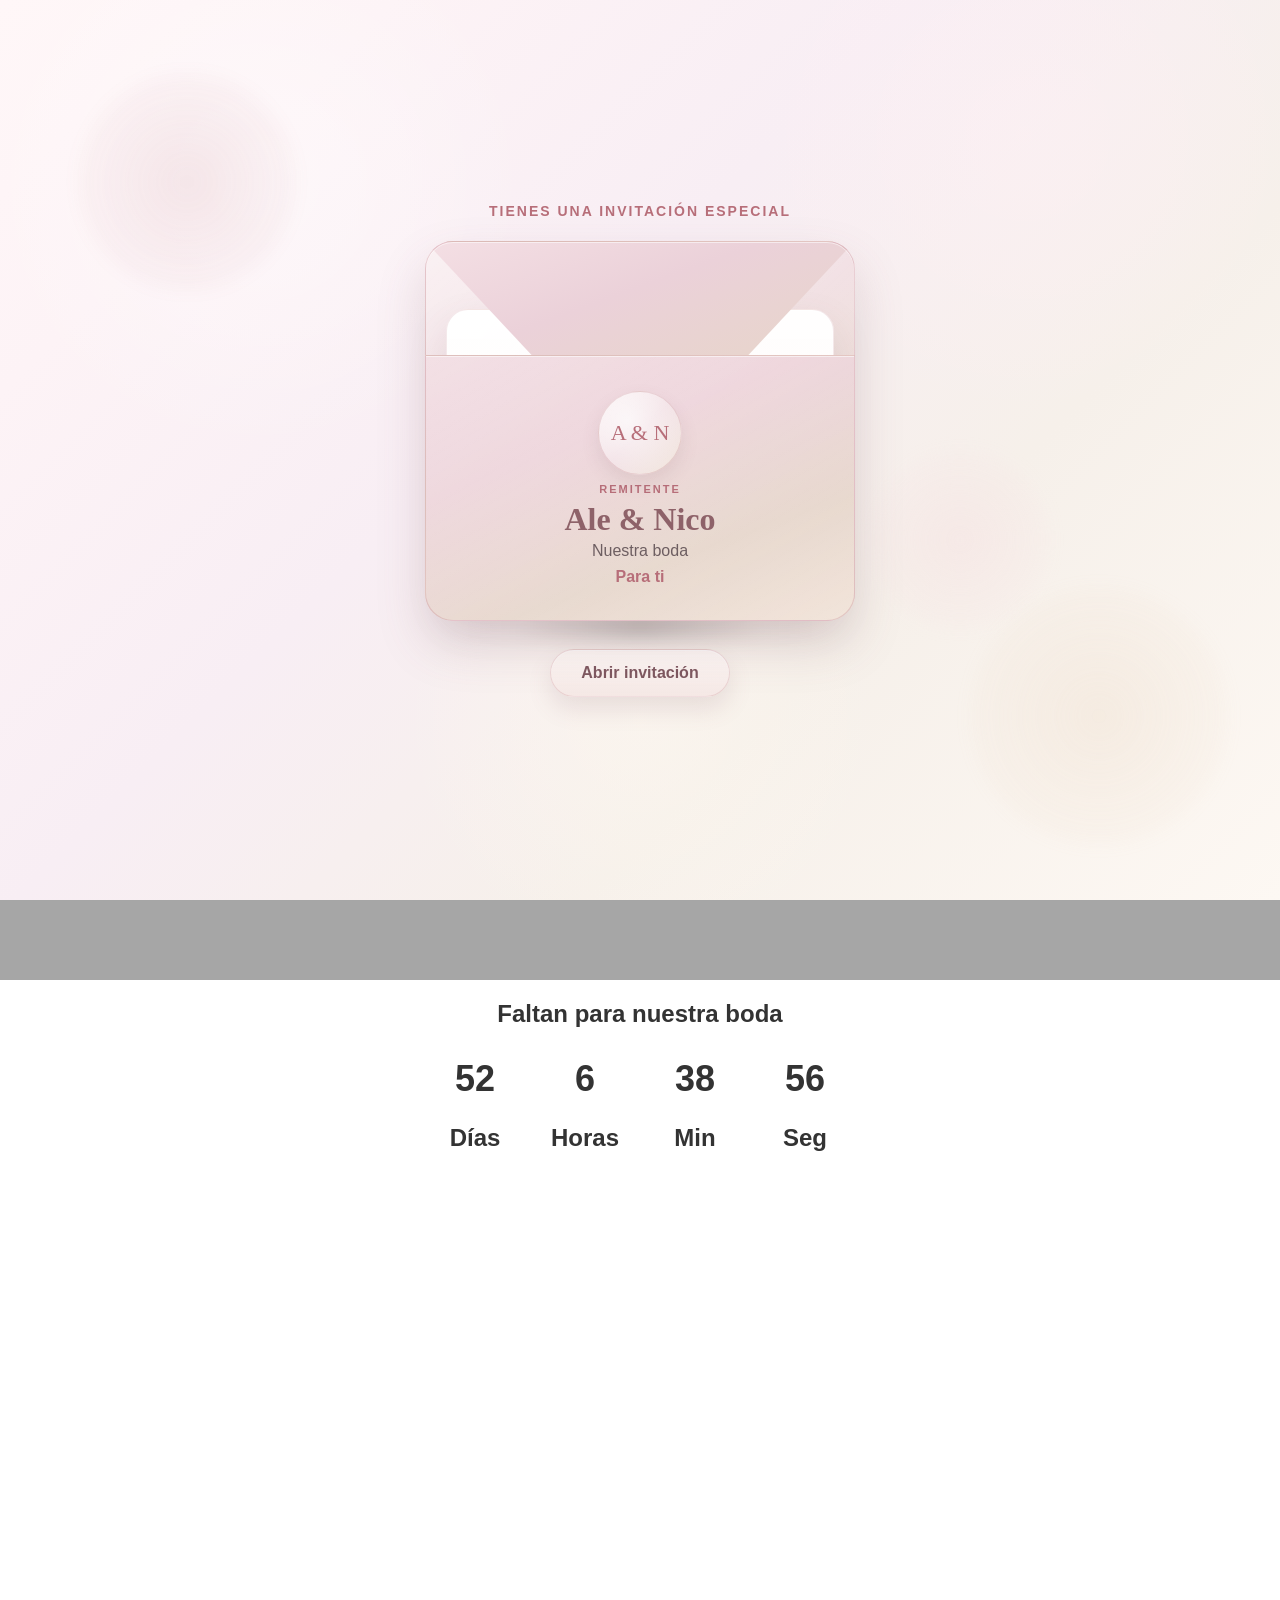
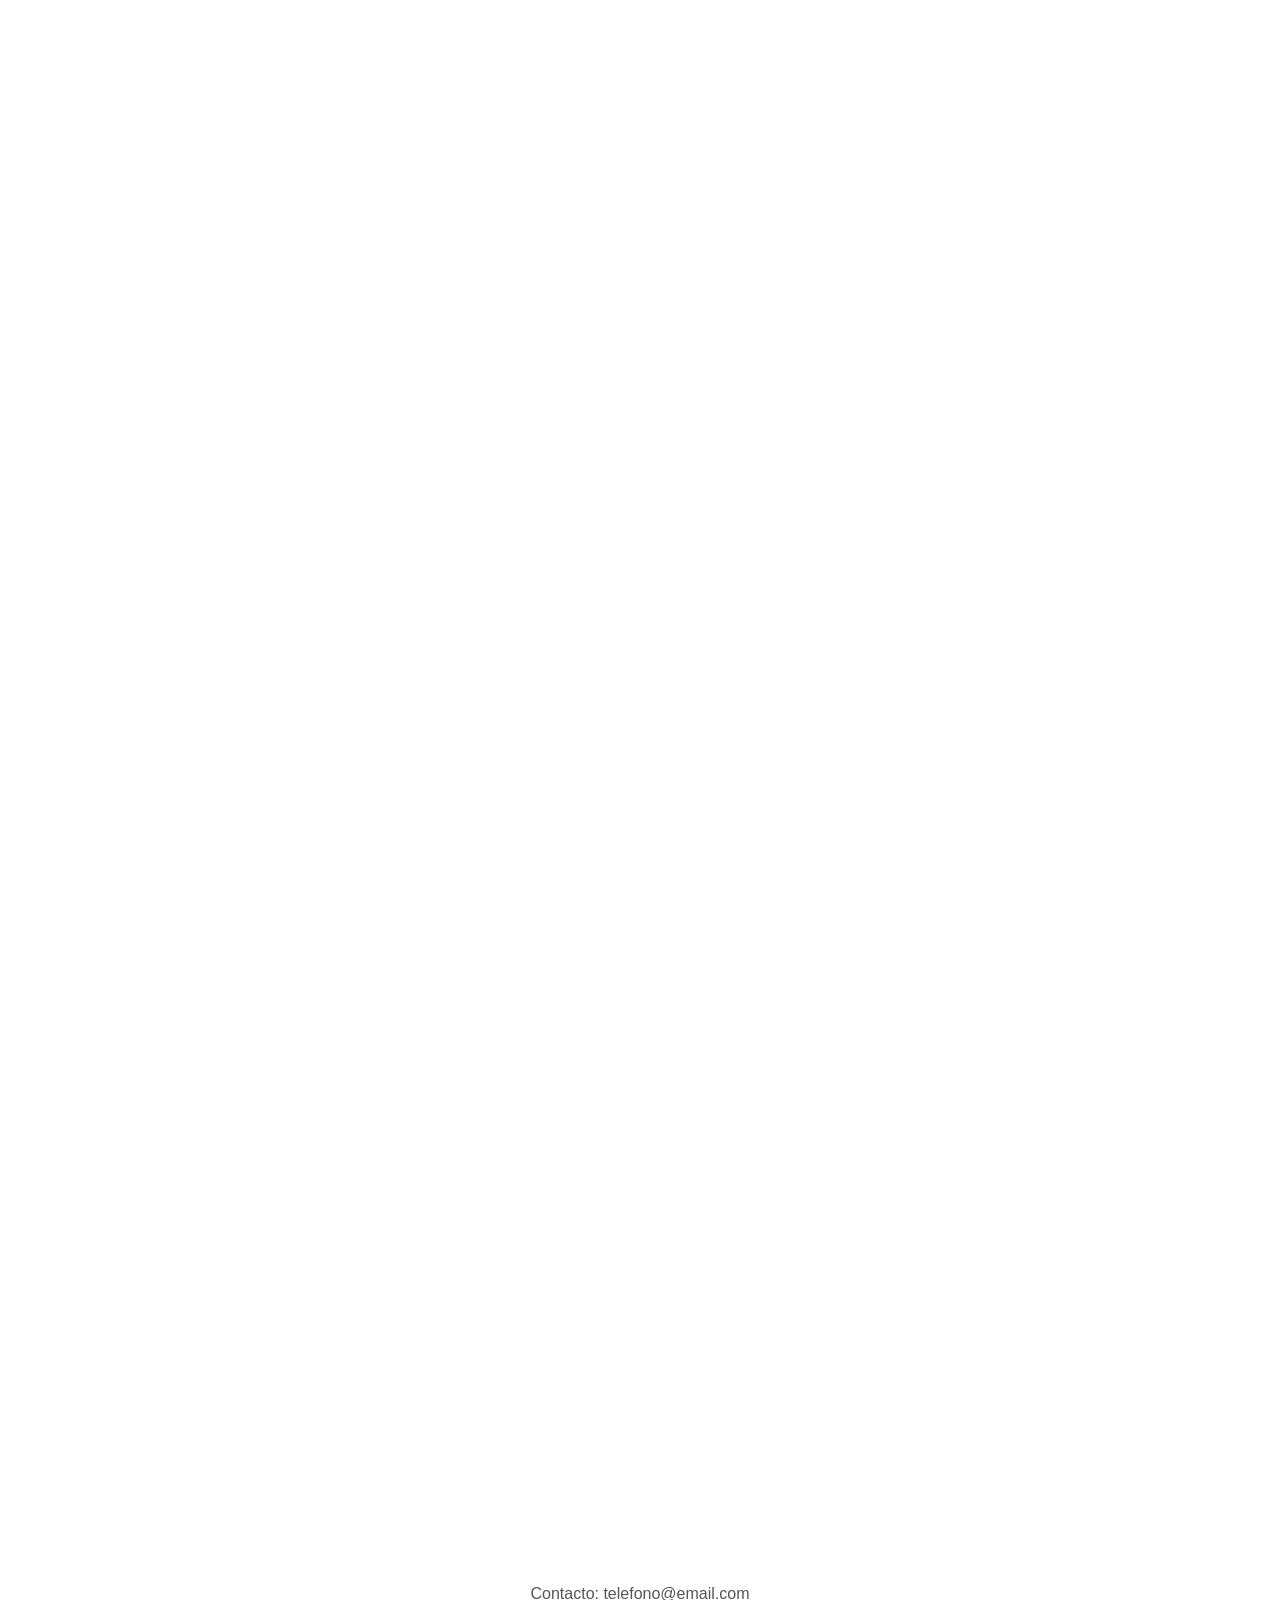
==== index.html @ fe5f8d8e "incorporacion de sobre 2" ====
<!DOCTYPE html>
<html lang="es">
<head>
  <meta charset="UTF-8">
  <meta name="viewport" content="width=device-width, initial-scale=1.0">
  <title>Nuestra Boda</title>
  <link rel="stylesheet" href="assets/style.css">
</head>

<body class="home">

  <!-- PORTADA INICIAL -->
  <div id="introOverlay" class="intro-overlay">
    <div class="intro-deco intro-deco-1"></div>
    <div class="intro-deco intro-deco-2"></div>
    <div class="intro-deco intro-deco-3"></div>

    <div class="intro-scene">
      <p class="intro-kicker">Tienes una invitación especial</p>

      <div class="envelope-wrapper" id="envelopeWrapper">
        <div class="envelope-art">
          <div class="envelope-shadow"></div>

          <div class="envelope-back"></div>

          <div class="envelope-letter" id="introLetter">
            <div class="letter-ornament"></div>

            <p class="letter-label">Remitente</p>
            <h2 class="letter-couple">Ale & Nico</h2>

            <p class="letter-label">Subtítulo</p>
            <p class="letter-subtitle">Nuestra boda</p>

            <p class="letter-label">Frase</p>
            <p class="letter-message">
              En el inicio de esta nueva etapa queremos contar contigo
            </p>

            <p class="letter-label">Destinatario</p>
            <p class="letter-guest" id="introGuestName">Para ti</p>
          </div>

          <div class="envelope-flap"></div>

          <div class="envelope-front">
            <div class="front-ornament"></div>
            <p class="front-from-label">Remitente</p>
            <h1 class="front-title">Ale & Nico</h1>
            <p class="front-subtitle">Nuestra boda</p>
            <p class="front-to" id="introFrontGuest">Para ti</p>
          </div>
        </div>
      </div>

      <button id="abrirSobreBtn" class="btn-intro">Abrir invitación</button>
    </div>
  </div>

  <div class="navbar">
    <h3>Nuestra Boda</h3>

    <div class="nav-links">
      <a href="index.html">Inicio</a>
      <a href="canciones.html">Canciones</a>
      <a href="fotos.html">Fotos</a>
      <a href="ubicacion.html">Ubicación</a>
      <a href="regalos.html">Regalos</a>
      <a href="tipsynotas.html">Tips</a>
      <a href="rsvp.html">Confirmar</a>
    </div>
  </div>

  <!-- HERO -->
  <section class="hero">
    <div class="hero-overlay"></div>

    <div class="hero-content fade-in">
      <h1 class="nombres">Ale & Nico</h1>
      <p class="fecha">15 Enero 2027</p>
      <p class="ciudad">Salta, Argentina</p>
    </div>
  </section>

  <!-- CONTADOR -->
  <section class="countdown">
    <h2>Faltan para nuestra boda</h2>

    <div id="contador">
      <div>
        <span id="dias"></span>
        <p>Días</p>
      </div>

      <div>
        <span id="horas"></span>
        <p>Horas</p>
      </div>

      <div>
        <span id="minutos"></span>
        <p>Min</p>
      </div>

      <div>
        <span id="segundos"></span>
        <p>Seg</p>
      </div>
    </div>
  </section>

  <!-- HISTORIA -->
  <section class="section glass">
    <h2>El camino que recorrimos</h2>

    <p>
      Una historia que comenzó con un encuentro inesperado
      y que hoy celebramos rodeados de quienes más queremos.
    </p>

    <div class="carousel">
      <div class="carousel-track">
        <img src="assets/pareja1.jpg" alt="Foto 1">
        <img src="assets/pareja2.jpg" alt="Foto 2">
        <img src="assets/pareja3.jpg" alt="Foto 3">
        <img src="assets/pareja4.jpg" alt="Foto 4">
        <img src="assets/pareja5.jpg" alt="Foto 5">
        <img src="assets/pareja6.jpg" alt="Foto 6">
        <img src="assets/pareja7.jpg" alt="Foto 7">
        <img src="assets/pareja8.jpg" alt="Foto 8">
        <img src="assets/pareja9.jpg" alt="Foto 9">
        <img src="assets/pareja10.jpg" alt="Foto 10">
      </div>
    </div>
  </section>

  <!-- MUSICA -->
  <section class="section warm">
    <h2>Que no falte la música</h2>

    <p>
      Como todos queremos bailar y disfrutar de la música,
      sugerinos un tema que te guste y armemos nuestra propia lista
      para escucharla juntos en nuestra boda.
    </p>

    <a href="canciones.html" class="btn">Sugerir Canción</a>
  </section>

  <!-- FOTOS -->
  <section class="section glass">
    <h2>Los recuerdos son invaluables</h2>

    <p>
      Ese momento que lograste capturar en una foto también lo es para nosotros.
      Te compartimos un espacio para que puedas subir las fotos que gustes del casamiento.
    </p>

    <a href="fotos.html" class="btn">Subir Fotos</a>
  </section>

  <!-- UBICACION -->
  <section class="section glass">
    <h2>Para que no te pierdas</h2>

    <p>
      El escenario de uno de los días más importantes de nuestra vida.
    </p>
    <p>- Finca el Milagro -</p>
    <p>Salta</p>

    <a href="ubicacion.html" class="btn">Ubicación</a>
  </section>

  <!-- TIPS -->
  <section class="section glass">
    <h2>Tips y Notas</h2>

    <p>
      Encontrá información importante sobre el dresscode, horarios,
      recomendaciones y el cronograma del evento.
    </p>

    <a href="tipsynotas.html" class="btn">Ver Tips</a>
  </section>

  <!-- RSVP -->
  <section class="section warm">
    <h2>Confirmar Asistencia</h2>

    <p>
      Tu respuesta es muy importante para ayudarnos a organizarnos mejor.
      Confirmá tu asistencia ingresando tu nombre en la lista de invitados.
    </p>

    <a href="rsvp.html" class="btn-outline">Confirmar</a>
  </section>

  <!-- REGALOS -->
  <section class="section warm">
    <h2>Un pequeño mensaje</h2>

    <p>
      Para nosotros lo más importante es que estés con nosotros celebrando.
      No esperamos ningún regalo, solo que puedas acompañarnos.
    </p>

    <a href="regalos.html" class="btn-outline">Ver información</a>

    <p class="gracias">
      Muchas gracias y te esperamos con todo el corazón.
    </p>
  </section>

  <footer>
    <p>Contacto: telefono@email.com</p>
  </footer>

  <script src="./assets/app.js"></script>
  <script src="./assets/countdown.js"></script>
  <script src="./assets/script.js" defer></script>
</body>
</html>
---- assets/style.css ----
/* -------------------- */
/* CONFIGURACION GLOBAL */
/* -------------------- */

*{
  box-sizing:border-box;
}

html{
  scroll-behavior:smooth;
}

body{
  margin:0;
  font-family:'Segoe UI', sans-serif;
  color:#333;
  padding-top:80px;
  background-image:url("../assets/fondo.png");
  background-size:cover;
  background-position:center;
  background-repeat:no-repeat;
  background-attachment:fixed;
}

body.intro-lock{
  overflow:hidden;
}

.container{
  max-width:1000px;
  margin:60px auto;
  padding:80px 30px;
  background:rgba(255,255,255,0.418);
  backdrop-filter:blur(6px);
  border-radius:12px;
  box-shadow:0 10px 30px rgba(0,0,0,0.08);
  text-align:center;
}

.container h2{
  font-family:'Playfair Display', serif;
  font-size:32px;
  margin-bottom:20px;
}

/* -------------------- */
/* PORTADA INICIAL */
/* -------------------- */

.intro-overlay{
  position:fixed;
  inset:0;
  z-index:5000;
  display:flex;
  align-items:center;
  justify-content:center;
  padding:24px;
  overflow:hidden;
  background:
    radial-gradient(circle at 20% 20%, rgba(255,255,255,0.45) 0%, transparent 22%),
    radial-gradient(circle at 80% 15%, rgba(255,240,245,0.45) 0%, transparent 22%),
    radial-gradient(circle at 50% 80%, rgba(255,250,240,0.45) 0%, transparent 25%),
    linear-gradient(135deg, #fff7f8 0%, #fdf3f6 18%, #f8eef4 42%, #f6f0ea 68%, #fdf8f3 100%);
  transition:opacity 0.9s ease, visibility 0.9s ease;
}

.intro-overlay.oculto{
  opacity:0;
  visibility:hidden;
  pointer-events:none;
}

.intro-deco{
  position:absolute;
  border-radius:50%;
  filter:blur(8px);
  opacity:0.55;
  animation:floatSoft 8s ease-in-out infinite;
}

.intro-deco-1{
  width:220px;
  height:220px;
  top:8%;
  left:6%;
  background:radial-gradient(circle, rgba(183,110,121,0.24), rgba(255,255,255,0));
}

.intro-deco-2{
  width:260px;
  height:260px;
  bottom:6%;
  right:4%;
  background:radial-gradient(circle, rgba(226,198,168,0.34), rgba(255,255,255,0));
  animation-delay:1.3s;
}

.intro-deco-3{
  width:180px;
  height:180px;
  top:50%;
  right:18%;
  background:radial-gradient(circle, rgba(245,218,223,0.6), rgba(255,255,255,0));
  animation-delay:2.1s;
}

.intro-scene{
  position:relative;
  z-index:2;
  width:100%;
  max-width:560px;
  text-align:center;
}

.intro-kicker{
  margin:0 0 22px 0;
  font-size:14px;
  letter-spacing:2px;
  text-transform:uppercase;
  color:#b76e79;
  font-weight:600;
}

.envelope-wrapper{
  perspective:1600px;
  margin-bottom:28px;
}

.envelope-art{
  position:relative;
  width:100%;
  max-width:430px;
  height:380px;
  margin:0 auto;
  transform-style:preserve-3d;
}

.envelope-shadow{
  position:absolute;
  left:50%;
  bottom:-18px;
  transform:translateX(-50%);
  width:82%;
  height:28px;
  background:radial-gradient(circle, rgba(0,0,0,0.18) 0%, rgba(0,0,0,0.02) 70%, transparent 100%);
  filter:blur(8px);
  z-index:0;
}

.envelope-back{
  position:absolute;
  inset:0;
  border-radius:28px;
  background:
    linear-gradient(135deg, rgba(255,255,255,0.4), rgba(255,255,255,0.08)),
    linear-gradient(160deg, #f7e8eb 0%, #efd9df 30%, #e9d8cf 60%, #f4ebe3 100%);
  border:1px solid rgba(183,110,121,0.25);
  box-shadow:
    0 24px 50px rgba(115,76,88,0.18),
    inset 0 1px 0 rgba(255,255,255,0.65);
  z-index:1;
}

.envelope-letter{
  position:absolute;
  left:50%;
  bottom:16px;
  transform:translateX(-50%) translateY(0);
  width:calc(100% - 42px);
  height:78%;
  padding:30px 26px;
  border-radius:22px;
  background:
    linear-gradient(180deg, rgba(255,255,255,0.96) 0%, rgba(255,250,247,0.98) 100%);
  border:1px solid rgba(183,110,121,0.15);
  box-shadow:
    0 18px 40px rgba(120,85,95,0.14),
    inset 0 1px 0 rgba(255,255,255,0.8);
  text-align:center;
  z-index:2;
  transition:transform 1.15s cubic-bezier(.22,.61,.36,1);
  overflow:hidden;
}

.letter-ornament{
  width:110px;
  height:6px;
  margin:0 auto 18px auto;
  border-radius:999px;
  background:linear-gradient(90deg, rgba(183,110,121,0) 0%, rgba(183,110,121,0.55) 50%, rgba(183,110,121,0) 100%);
}

.letter-label{
  margin:0 0 6px 0;
  font-size:12px;
  letter-spacing:2px;
  text-transform:uppercase;
  color:#b76e79;
  font-weight:700;
}

.letter-couple{
  margin:0 0 14px 0;
  font-family:'Playfair Display', serif;
  font-size:34px;
  font-weight:600;
  color:#8d5f67;
}

.letter-subtitle{
  margin:0 0 14px 0;
  font-size:18px;
  color:#6d5b60;
}

.letter-message{
  max-width:320px;
  margin:0 auto 16px auto;
  font-size:17px;
  line-height:1.65;
  color:#6e6265;
}

.letter-guest{
  margin:0;
  font-family:'Playfair Display', serif;
  font-size:24px;
  color:#b76e79;
}

.envelope-flap{
  position:absolute;
  top:0;
  left:0;
  width:100%;
  height:230px;
  border-radius:28px;
  background:
    linear-gradient(160deg, #f4dfe4 0%, #ebd1d9 32%, #e7d5ca 68%, #f2e5dc 100%);
  border:1px solid rgba(183,110,121,0.25);
  clip-path:polygon(0 0, 100% 0, 50% 100%);
  transform-origin:top center;
  transition:transform 1s cubic-bezier(.22,.61,.36,1);
  z-index:5;
  backface-visibility:hidden;
  box-shadow:inset 0 1px 0 rgba(255,255,255,0.55);
}

.envelope-front{
  position:absolute;
  left:0;
  bottom:0;
  width:100%;
  height:70%;
  border-radius:0 0 28px 28px;
  background:
    linear-gradient(150deg, rgba(255,255,255,0.22), rgba(255,255,255,0.02)),
    linear-gradient(160deg, #f0d7de 0%, #ecd1d8 34%, #e6d6cb 70%, #f2e4da 100%);
  border:1px solid rgba(183,110,121,0.25);
  z-index:6;
  display:flex;
  flex-direction:column;
  align-items:center;
  justify-content:center;
  padding:20px;
  box-shadow:inset 0 1px 0 rgba(255,255,255,0.55);
}

.front-ornament{
  width:84px;
  height:84px;
  border-radius:50%;
  margin-bottom:8px;
  background:
    radial-gradient(circle at 35% 35%, rgba(255,255,255,0.75), rgba(255,255,255,0.05)),
    linear-gradient(135deg, #f9edf0 0%, #eed7dd 50%, #efe3d7 100%);
  border:1px solid rgba(183,110,121,0.22);
  box-shadow:0 8px 18px rgba(125,93,101,0.12);
  position:relative;
}

.front-ornament::before{
  content:"A & N";
  position:absolute;
  inset:0;
  display:flex;
  align-items:center;
  justify-content:center;
  font-family:'Playfair Display', serif;
  color:#b76e79;
  font-size:22px;
}

.front-from-label{
  margin:0;
  font-size:11px;
  letter-spacing:2px;
  text-transform:uppercase;
  color:#b76e79;
  font-weight:700;
}

.front-title{
  margin:6px 0 4px 0;
  font-family:'Playfair Display', serif;
  font-size:32px;
  font-weight:600;
  color:#8e6269;
}

.front-subtitle{
  margin:0 0 8px 0;
  font-size:16px;
  color:#6d5e61;
}

.front-to{
  margin:0;
  font-size:16px;
  color:#b76e79;
  font-weight:600;
}

.envelope-wrapper.open .envelope-flap{
  transform:rotateX(180deg);
}

.envelope-wrapper.open .envelope-letter{
  transform:translateX(-50%) translateY(-145px);
}

.btn-intro{
  border:none;
  border-radius:999px;
  padding:14px 30px;
  font-size:16px;
  font-weight:700;
  cursor:pointer;
  color:#7e5860;
  background:
    linear-gradient(180deg, #fffaf8 0%, #f5e8e5 100%);
  border:1px solid rgba(183,110,121,0.20);
  box-shadow:
    0 12px 24px rgba(124,88,96,0.14),
    inset 0 1px 0 rgba(255,255,255,0.75);
  transition:transform 0.25s ease, box-shadow 0.25s ease, opacity 0.25s ease;
}

.btn-intro:hover{
  transform:translateY(-2px);
  box-shadow:
    0 16px 28px rgba(124,88,96,0.18),
    inset 0 1px 0 rgba(255,255,255,0.75);
}

.btn-intro:active{
  transform:translateY(0);
}

.btn-intro:disabled{
  opacity:0.7;
  cursor:default;
}

/* -------------------- */
/* NAVBAR TRANSPARENTE SOBRE HERO */
/* -------------------- */

.navbar{
  display:flex;
  justify-content:space-between;
  align-items:center;
  padding:15px 40px;
  position:fixed;
  top:0;
  left:0;
  width:100%;
  background:rgba(255,255,255,0.6);
  backdrop-filter:blur(8px);
  z-index:1000;
  box-sizing:border-box;
}

.nav-links{
  display:flex;
  flex-wrap:wrap;
  justify-content:center;
  gap:20px;
}

.nav-links a{
  text-decoration:none;
  color:#333;
  font-weight:500;
  white-space:nowrap;
}

.nav-links a:hover{
  color:#b76e79;
}

/* -------------------- */
/* HERO */
/* -------------------- */

.hero{
  height:100vh;
  display:flex;
  align-items:center;
  justify-content:center;
  text-align:center;
  color:white;
  position:relative;
  z-index:1;
}

.hero::after{
  content:"";
  position:absolute;
  top:0;
  left:0;
  width:100%;
  height:100%;
  background:rgba(0,0,0,0.35);
  z-index:0;
}

.hero-content{
  position:relative;
  z-index:2;
}

.nombres{
  font-size:64px;
  font-family:'Playfair Display',serif;
  letter-spacing:3px;
  margin:0;
}

.fecha{
  font-size:24px;
  margin-top:10px;
}

.ciudad{
  font-size:18px;
  opacity:0.9;
}

/* -------------------- */
/* SECCIONES */
/* -------------------- */

.section{
  padding:80px 30px;
  text-align:center;
  max-width:1000px;
  margin:auto;
  margin-top:60px;
  background:rgba(255,255,255,0.418);
  backdrop-filter:blur(6px);
  border-radius:12px;
  box-shadow:0 10px 30px rgba(0,0,0,0.08);
  position:relative;
  z-index:2;
  opacity:0;
  transform:translateY(40px);
  transition:all 0.8s ease;
}

.section.visible{
  opacity:1;
  transform:translateY(0);
}

.section h2{
  font-family:'Playfair Display', serif;
  font-size:32px;
  margin-bottom:20px;
  position:relative;
}

.section h2::after{
  content:"";
  display:block;
  width:60px;
  height:3px;
  background:#b76e79;
  margin:15px auto 0;
}

/* -------------------- */
/* BOTONES */
/* -------------------- */

.btn{
  background:#b76e79;
  color:white;
  padding:12px 28px;
  border:none;
  border-radius:30px;
  text-decoration:none;
  display:inline-block;
  margin-top:20px;
  transition:0.3s;
}

.btn:hover{
  transform:translateY(-2px);
  box-shadow:0 5px 15px rgba(0,0,0,0.15);
}

.btn-outline{
  border:2px solid #b76e79;
  color:#b76e79;
  padding:12px 28px;
  border-radius:30px;
  text-decoration:none;
  display:inline-block;
  margin-top:20px;
  transition:0.3s;
}

.btn-outline:hover{
  background:#b76e79;
  color:rgb(240, 238, 238);
}

/* -------------------- */
/* COUNTDOWN */
/* -------------------- */

#contador{
  display:flex;
  justify-content:center;
  gap:30px;
  margin-top:30px;
  flex-wrap:wrap;
  text-align:center;
}

.countdown h2{
  text-align:center;
  margin-bottom:20px;
}

#contador div{
  font-size:24px;
  font-weight:600;
  min-width:80px;
}

#contador span{
  font-size:36px;
  display:block;
}

/* -------------------- */
/* CAROUSEL FOTOS */
/* -------------------- */

.carousel{
  overflow-x:auto;
  overflow-y:hidden;
  margin-top:40px;
  padding-bottom:10px;
  -webkit-overflow-scrolling:touch;
  scroll-behavior:smooth;
}

.carousel-track{
  display:flex;
  gap:20px;
  width:max-content;
}

.carousel img{
  width:300px;
  border-radius:10px;
  flex:0 0 auto;
  transition:transform 0.4s ease, box-shadow 0.4s ease;
  box-shadow:0 5px 15px rgba(0,0,0,0.2);
}

.carousel img:hover{
  transform:scale(1.04);
  box-shadow:0 10px 25px rgba(0,0,0,0.3);
}

/* -------------------- */
/* CARDS */
/* -------------------- */

.cards{
  display:grid;
  grid-template-columns:repeat(auto-fit,minmax(200px,1fr));
  gap:20px;
  margin-top:40px;
}

.card{
  background:rgb(248, 246, 246);
  padding:30px;
  border-radius:12px;
  box-shadow:0 5px 20px rgba(0,0,0,0.08);
  text-decoration:none;
  color:#333;
  transition:0.3s;
}

.card:hover{
  transform:translateY(-5px);
}

/* -------------------- */
/* EVENTOS */
/* -------------------- */

.eventos{
  display:flex;
  gap:40px;
  justify-content:center;
  flex-wrap:wrap;
}

.evento{
  background:rgba(250,250,250,0.436);
  padding:25px;
  border-radius:10px;
  box-shadow:0 5px 20px rgba(0,0,0,0.05);
  width:260px;
}

/* -------------------- */
/* FOOTER */
/* -------------------- */

footer{
  text-align:center;
  padding:40px;
  margin-top:60px;
  background:rgba(255,255,255,0.9);
  backdrop-filter:blur(6px);
  color:#555;
}

/* -------------------- */
/* TIPS Y NOTAS */
/* -------------------- */

.intro-text{
  max-width:800px;
  margin:0 auto 30px auto;
  line-height:1.7;
}

.tips-grid{
  display:grid;
  grid-template-columns:repeat(auto-fit,minmax(240px,1fr));
  gap:25px;
  margin-top:40px;
}

.tip-card{
  background:rgba(250,250,250,0.436);
  padding:25px;
  border-radius:12px;
  box-shadow:0 5px 20px rgba(0,0,0,0.05);
  text-align:center;
  transition:0.3s;
}

.tip-card:hover{
  transform:translateY(-5px);
}

.tip-icon{
  font-size:34px;
  margin-bottom:12px;
}

.tip-card h3{
  font-family:'Playfair Display', serif;
  font-size:24px;
  margin-bottom:12px;
  color:#b76e79;
}

.tip-card p{
  margin:0;
  line-height:1.6;
}

.timeline{
  max-width:850px;
  margin:40px auto 0 auto;
  display:flex;
  flex-direction:column;
  gap:20px;
}

.timeline-item{
  display:flex;
  align-items:flex-start;
  gap:20px;
  background:rgba(250,250,250,0.436);
  padding:25px;
  border-radius:12px;
  box-shadow:0 5px 20px rgba(0,0,0,0.05);
  text-align:left;
}

.timeline-hour{
  min-width:90px;
  font-size:24px;
  font-weight:700;
  color:#b76e79;
  font-family:'Playfair Display', serif;
}

.timeline-content h3{
  margin:0 0 8px 0;
  font-size:22px;
  font-family:'Playfair Display', serif;
  color:#333;
}

.timeline-content p{
  margin:0;
  line-height:1.6;
}

/* -------------------- */
/* TIMELINE ELEGANTE */
/* -------------------- */

.timeline-elegante{
  position:relative;
  max-width:850px;
  margin:50px auto 0 auto;
  padding:10px 0;
}

.timeline-linea{
  position:absolute;
  top:0;
  left:34px;
  width:1px;
  height:100%;
  background:rgba(120,120,120,0.25);
}

.timeline-bloque{
  position:relative;
  display:flex;
  align-items:flex-start;
  gap:24px;
  margin-bottom:35px;
}

.timeline-bloque:last-child{
  margin-bottom:0;
}

.timeline-punto{
  width:68px;
  height:68px;
  border-radius:50%;
  background:rgba(255,255,255,0.55);
  backdrop-filter:blur(6px);
  box-shadow:0 5px 20px rgba(0,0,0,0.06);
  display:flex;
  align-items:center;
  justify-content:center;
  font-size:28px;
  flex-shrink:0;
  position:relative;
  z-index:2;
}

.timeline-info{
  flex:1;
  background:rgba(255,255,255,0.30);
  border-radius:12px;
  padding:18px 22px;
  text-align:left;
  box-shadow:0 5px 20px rgba(0,0,0,0.04);
}

.timeline-hora{
  display:inline-block;
  font-size:14px;
  letter-spacing:1px;
  text-transform:uppercase;
  color:#b76e79;
  margin-bottom:8px;
  font-weight:600;
}

.timeline-info h3{
  margin:0 0 8px 0;
  font-family:'Playfair Display', serif;
  font-size:24px;
  font-weight:500;
  color:#333;
}

.timeline-info p{
  margin:0;
  line-height:1.7;
  color:#555;
}

/* -------------------- */
/* RSVP */
/* -------------------- */

.rsvp-intro{
  max-width:700px;
  margin:0 auto 30px auto;
  line-height:1.7;
}

.rsvp-formulario{
  max-width:700px;
  margin:0 auto;
  text-align:left;
}

.rsvp-bloque{
  margin-bottom:25px;
}

.rsvp-bloque label{
  display:block;
  margin-bottom:10px;
  font-weight:600;
  color:#333;
}

.rsvp-bloque input,
.rsvp-bloque select,
.rsvp-bloque textarea{
  width:100%;
  padding:14px 16px;
  border-radius:12px;
  border:1px solid rgba(0,0,0,0.12);
  background:rgba(255,255,255,0.75);
  font-family:'Segoe UI', sans-serif;
  font-size:16px;
  outline:none;
}

.rsvp-bloque input:focus,
.rsvp-bloque select:focus,
.rsvp-bloque textarea:focus{
  border-color:#b76e79;
  box-shadow:0 0 0 3px rgba(183,110,121,0.15);
}

.rsvp-datos{
  background:rgba(250,250,250,0.436);
  padding:25px;
  border-radius:12px;
  box-shadow:0 5px 20px rgba(0,0,0,0.05);
}

.rsvp-datos h3{
  margin-top:0;
  font-family:'Playfair Display', serif;
  font-size:24px;
  color:#b76e79;
}

.rsvp-datos p{
  margin:10px 0;
  line-height:1.6;
}

.estado-rsvp{
  margin-top:20px;
  font-weight:600;
  text-align:center;
}

.estado-rsvp.ok{
  color:#4d7c59;
}

.estado-rsvp.error{
  color:#b24c4c;
}

.saludo{
  font-size:14px;
  opacity:0.8;
  margin-top:4px;
}

/* -------------------- */
/* ANIMACIONES */
/* -------------------- */

/* @keyframes floatSoft{
  0%,100%{
    transform:translateY(0px) translateX(0px) scale(1);
  }
  50%{
    transform:translateY(-10px) translateX(6px) scale(1.03);
  }
} */

/* -------------------- */
/* RESPONSIVE */
/* -------------------- */

@media(max-width:768px){

  .nombres{
    font-size:40px;
  }

  .navbar{
    flex-direction:column;
  }

  .nav-links{
    margin-top:10px;
  }

  .carousel img{
    width:220px;
  }

  .envelope-art{
    max-width:340px;
    height:330px;
  }

  .front-title{
    font-size:26px;
  }

  .letter-couple{
    font-size:28px;
  }

  .letter-message{
    font-size:15px;
  }

  .letter-guest{
    font-size:21px;
  }

  .envelope-wrapper.open .envelope-letter{
    transform:translateX(-50%) translateY(-118px);
  }

  .btn-intro{
    width:100%;
    max-width:280px;
  }

  .tips-grid{
    grid-template-columns:1fr;
  }

  .timeline-item{
    flex-direction:column;
    text-align:center;
    align-items:center;
  }

  .timeline-hour{
    min-width:auto;
  }

  .timeline-linea{
    left:24px;
  }

  .timeline-bloque{
    gap:16px;
    margin-bottom:25px;
  }

  .timeline-punto{
    width:48px;
    height:48px;
    font-size:20px;
  }

  .timeline-info{
    padding:14px 16px;
  }

  .timeline-info h3{
    font-size:20px;
  }

  .rsvp-formulario{
    text-align:left;
  }
}

/* Evita ocultar contenido en páginas sin scroll */
body:not(.home) .section{
  opacity:1;
  transform:none;
}
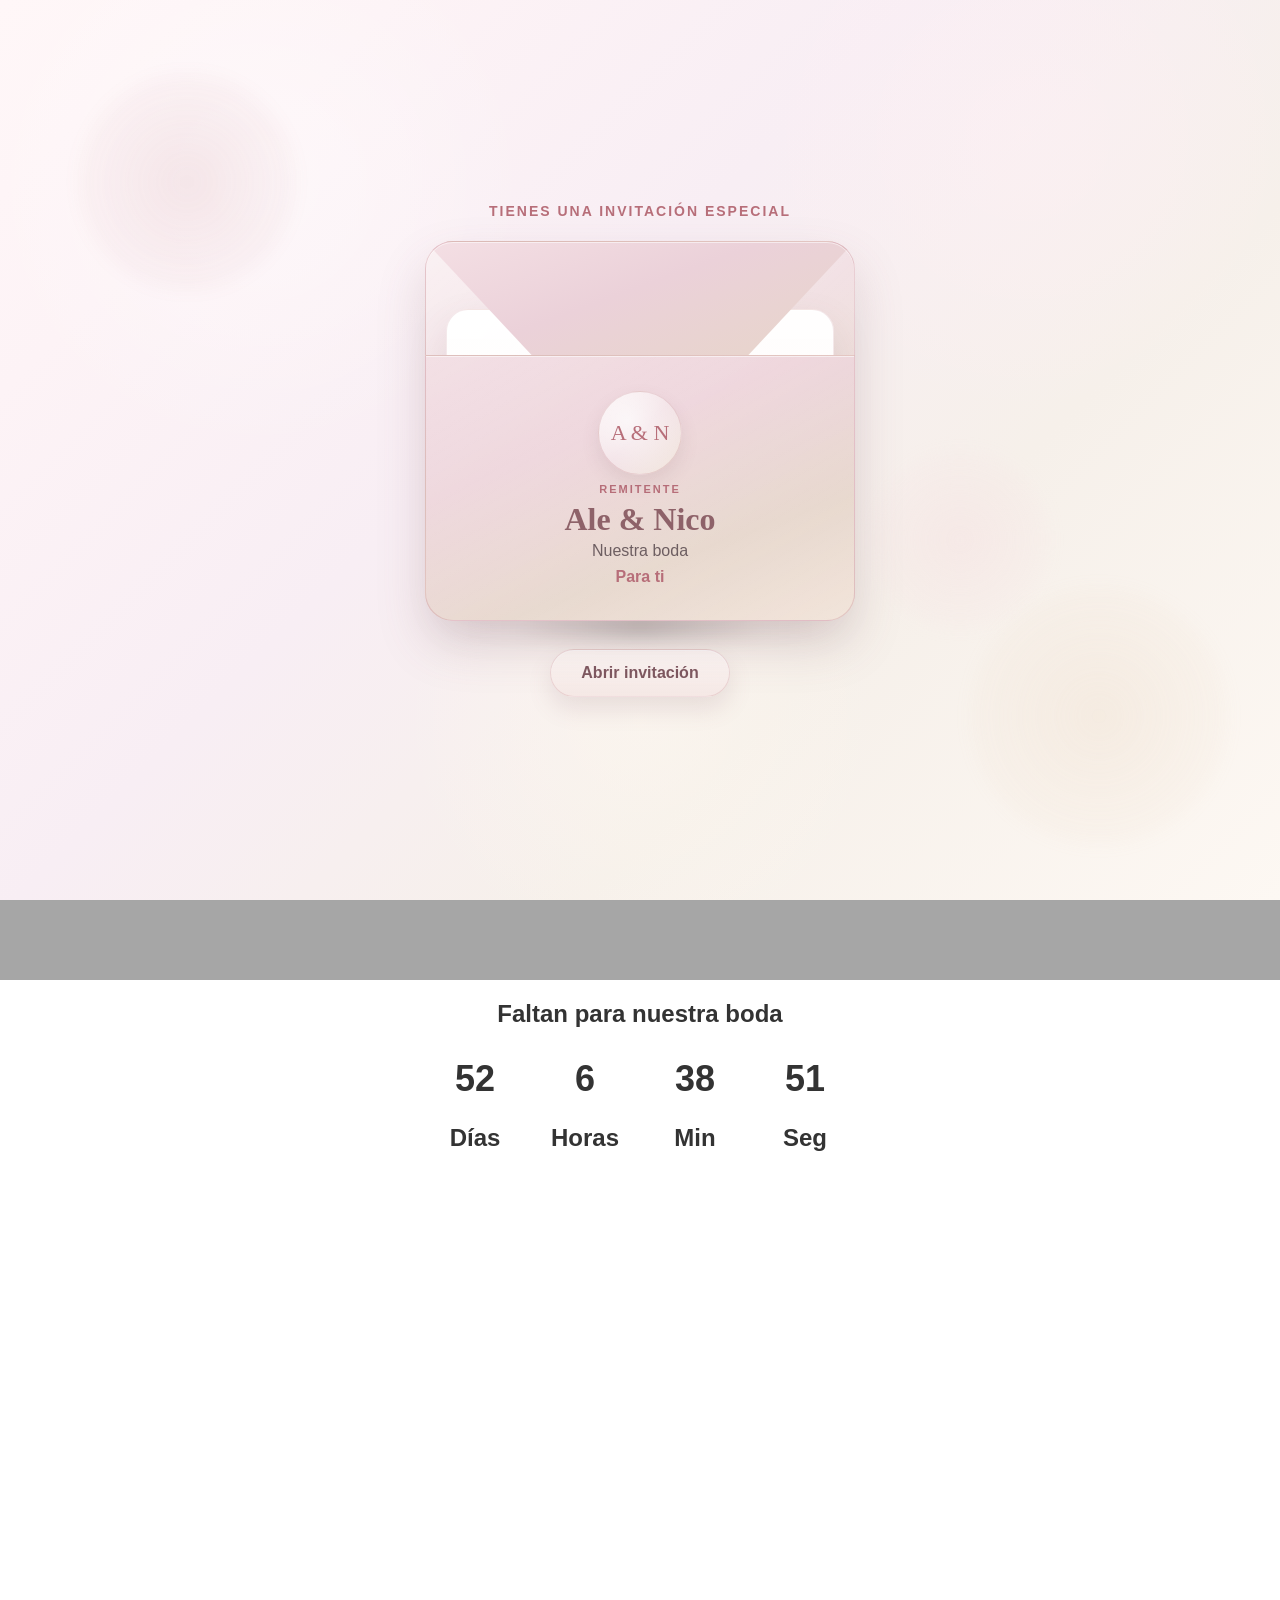
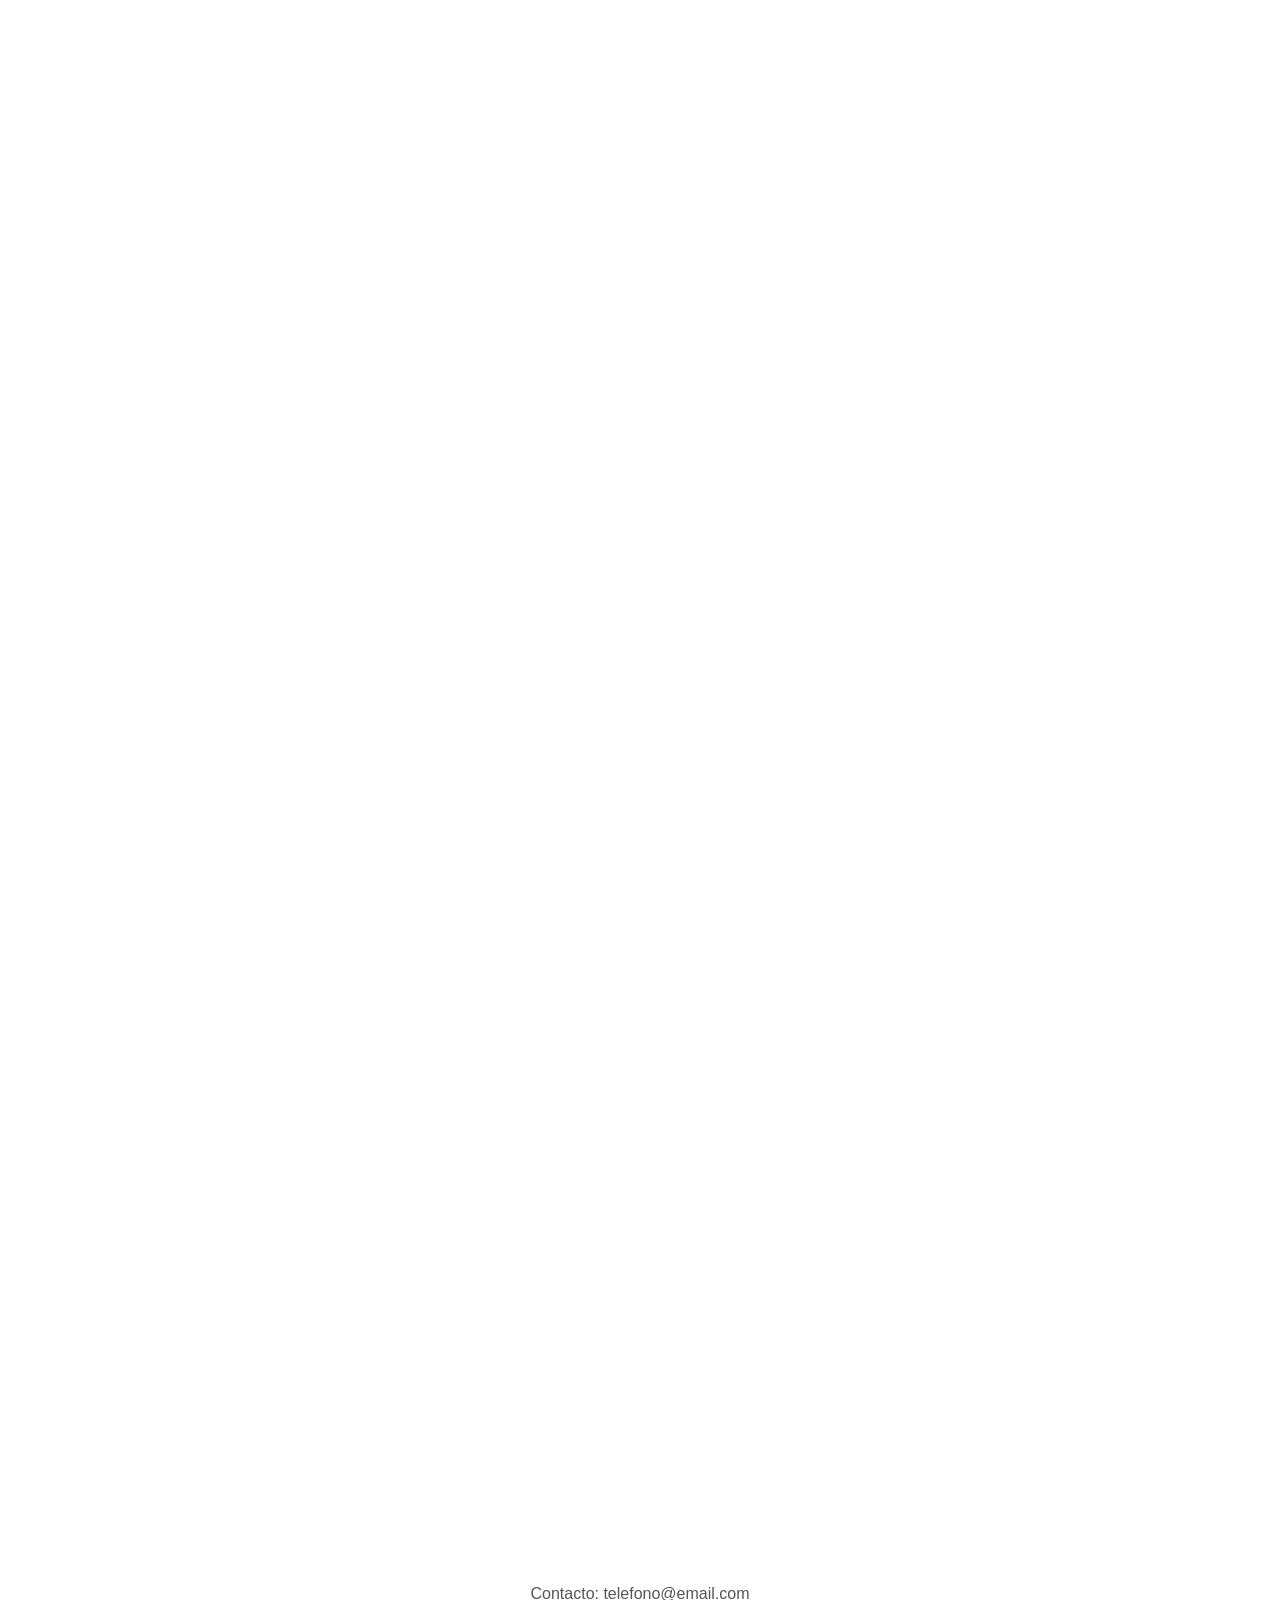
==== commit a4966fb2: "incorporacion de sobre 3" ====
--- a/index.html
+++ b/index.html
@@ -217,8 +217,8 @@
     <p>Contacto: telefono@email.com</p>
   </footer>
 
-  <script src="./assets/app.js"></script>
-  <script src="./assets/countdown.js"></script>
+  <script src="./assets/app.js" defer></script>
+  <script src="./assets/countdown.js" defer></script>
   <script src="./assets/script.js" defer></script>
 </body>
 </html>
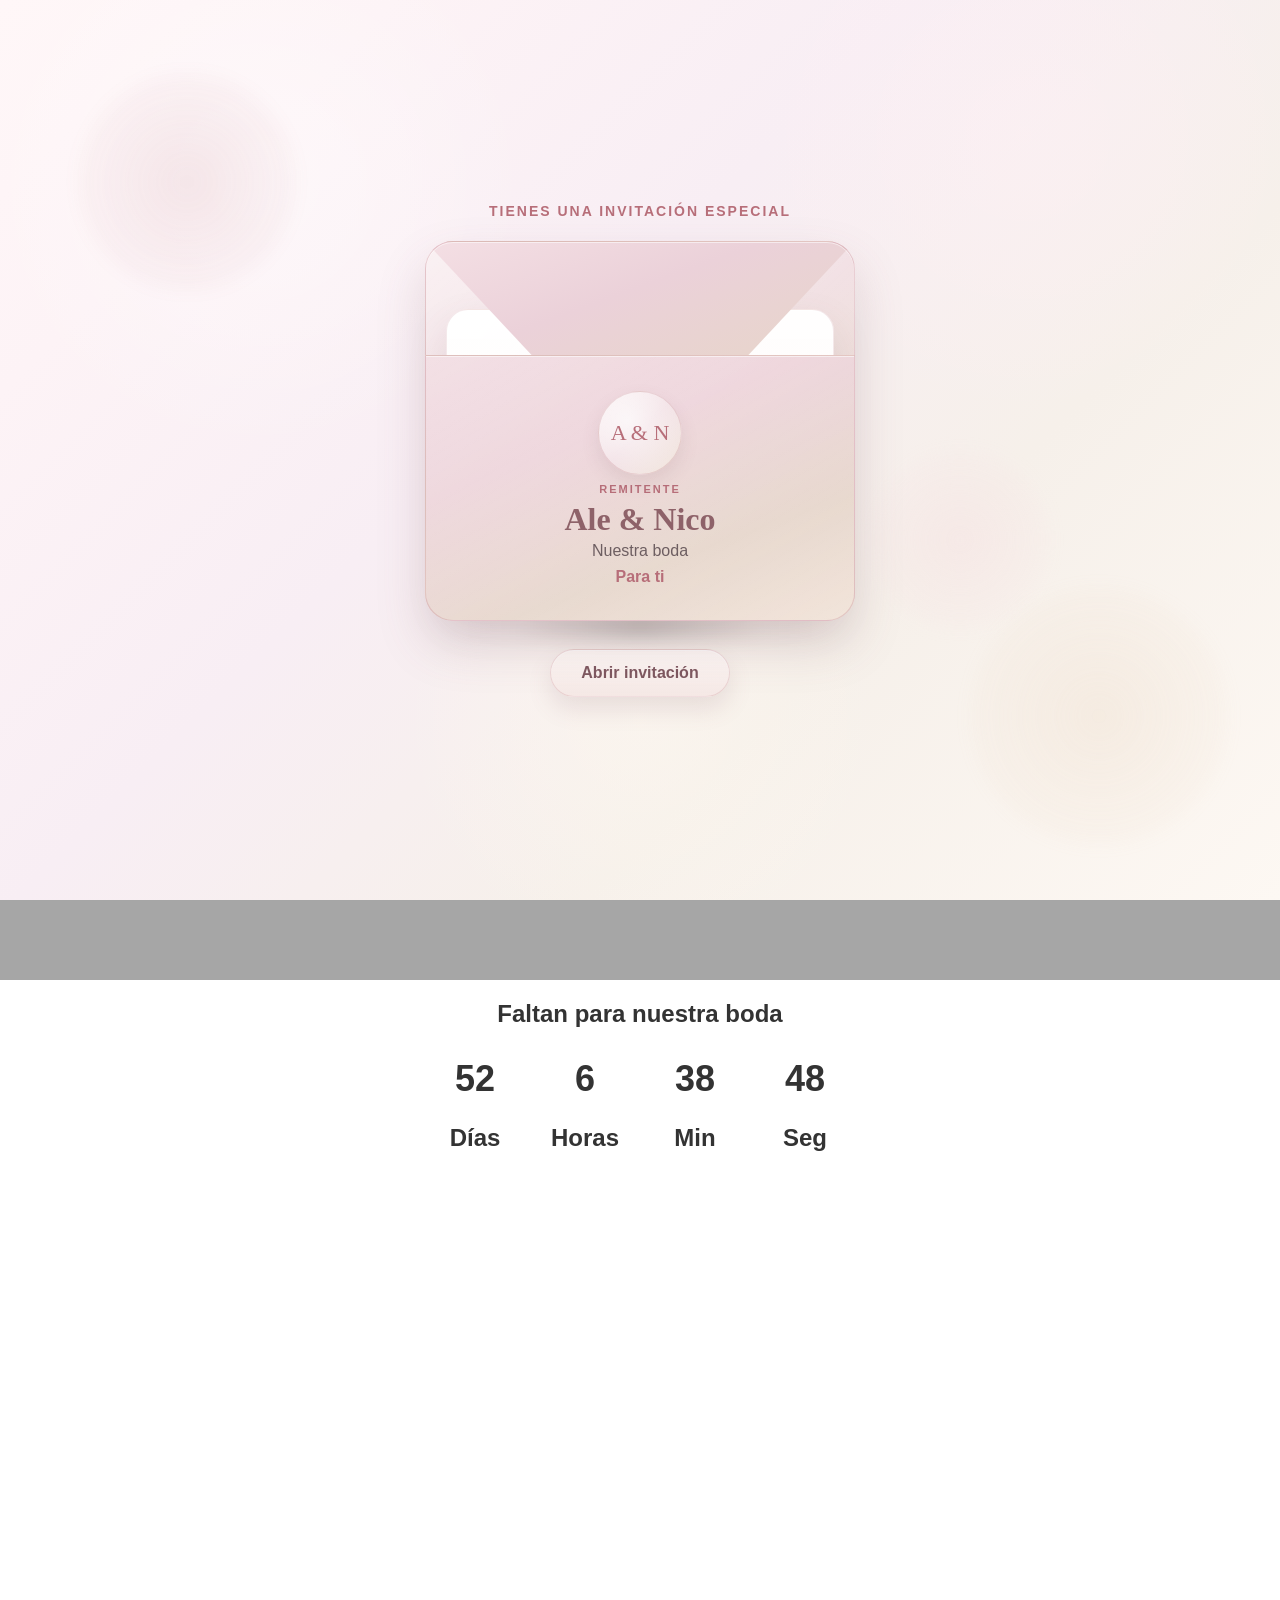
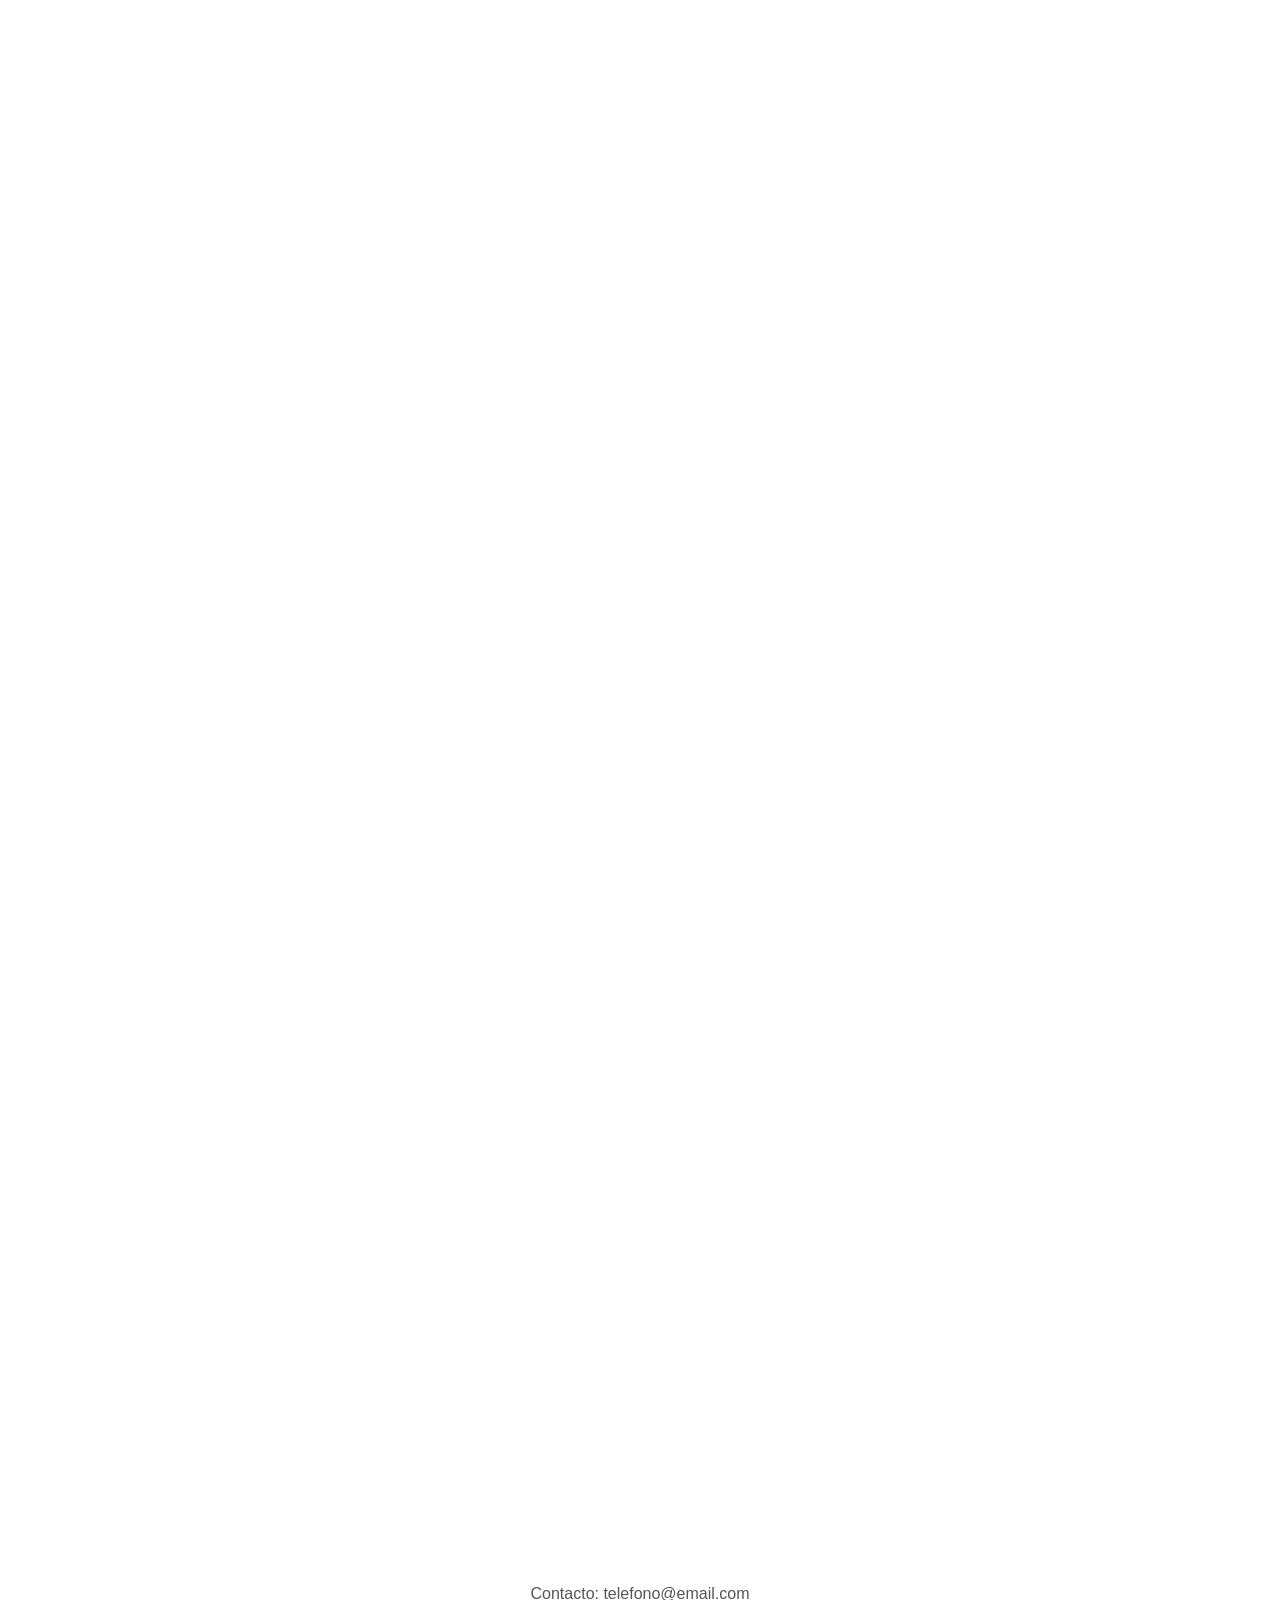
==== commit 483254bb: "actualizacion de portada1" ====
--- a/index.html
+++ b/index.html
@@ -218,7 +218,7 @@
   </footer>
 
   <script src="./assets/app.js" defer></script>
+  <script src="./assets/script.js" defer></script>
   <script src="./assets/countdown.js" defer></script>
-  <script src="./assets/script.js" defer></script>
 </body>
 </html>
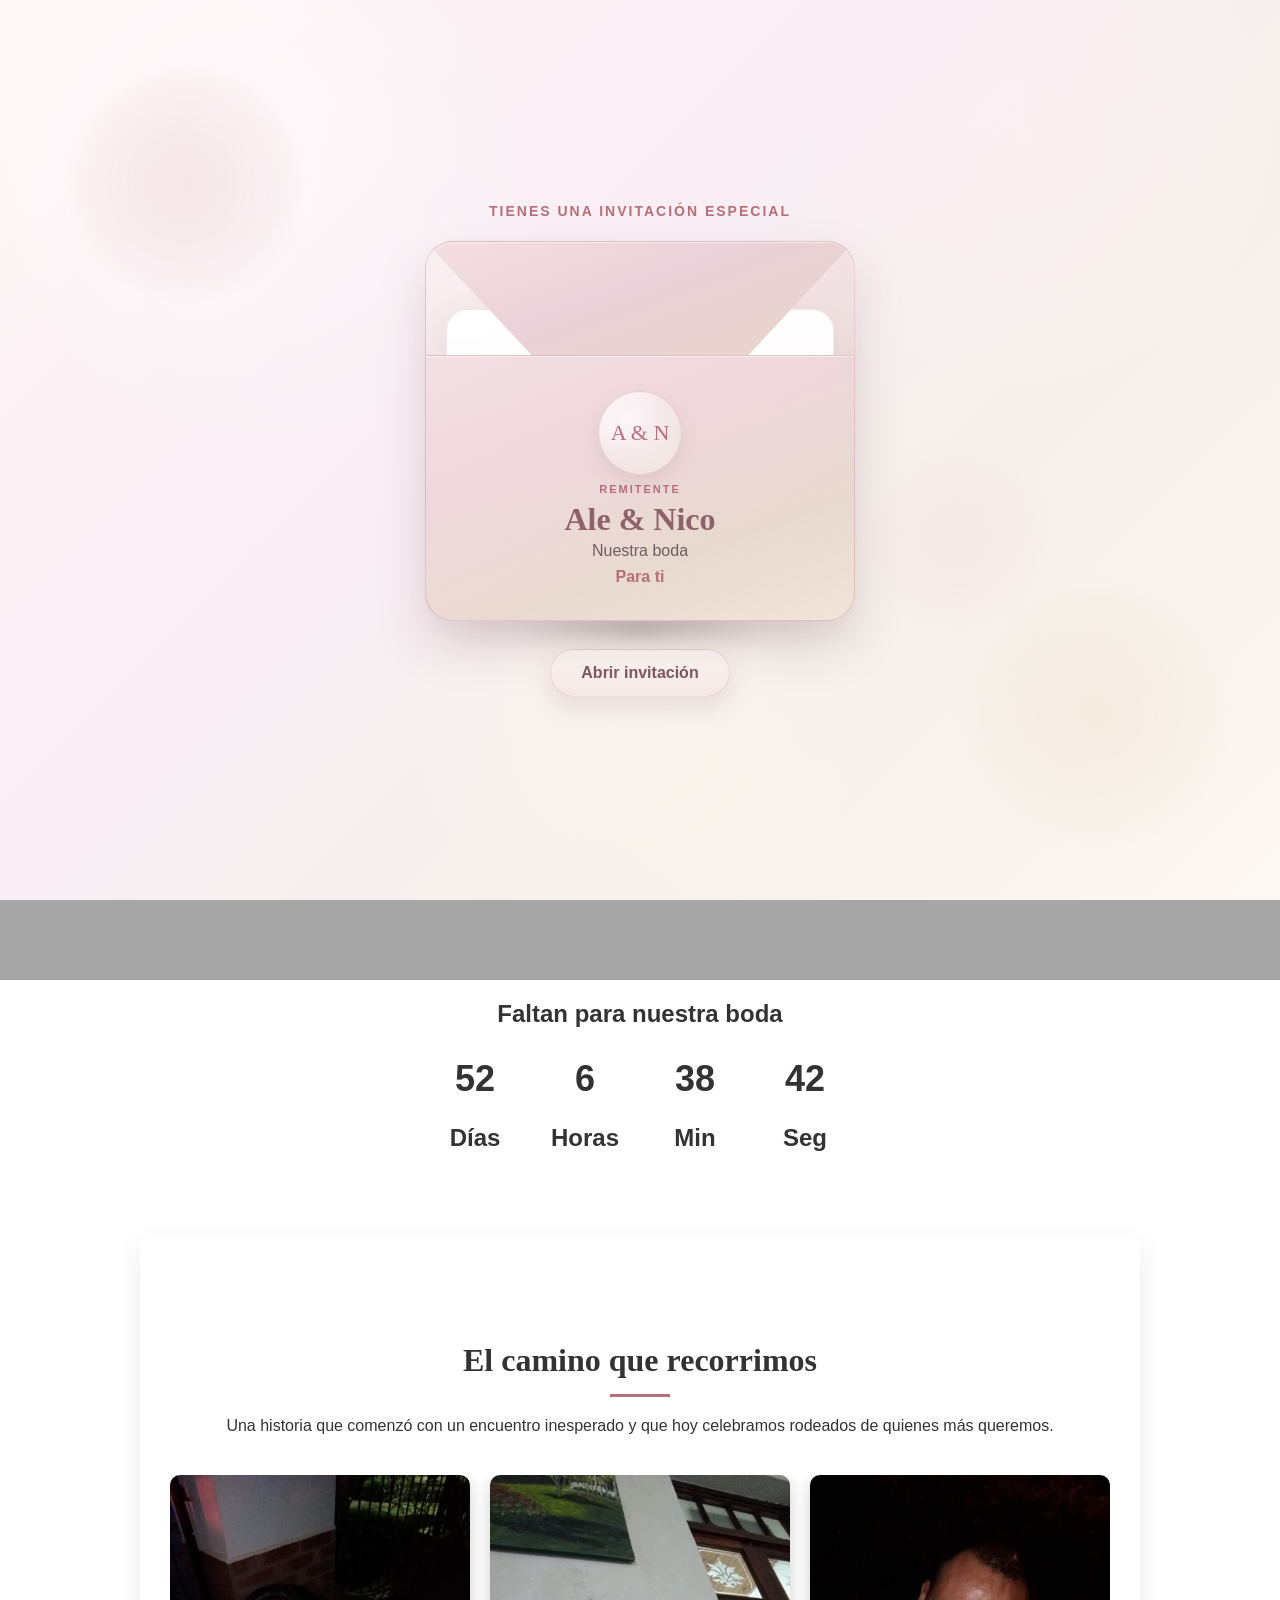
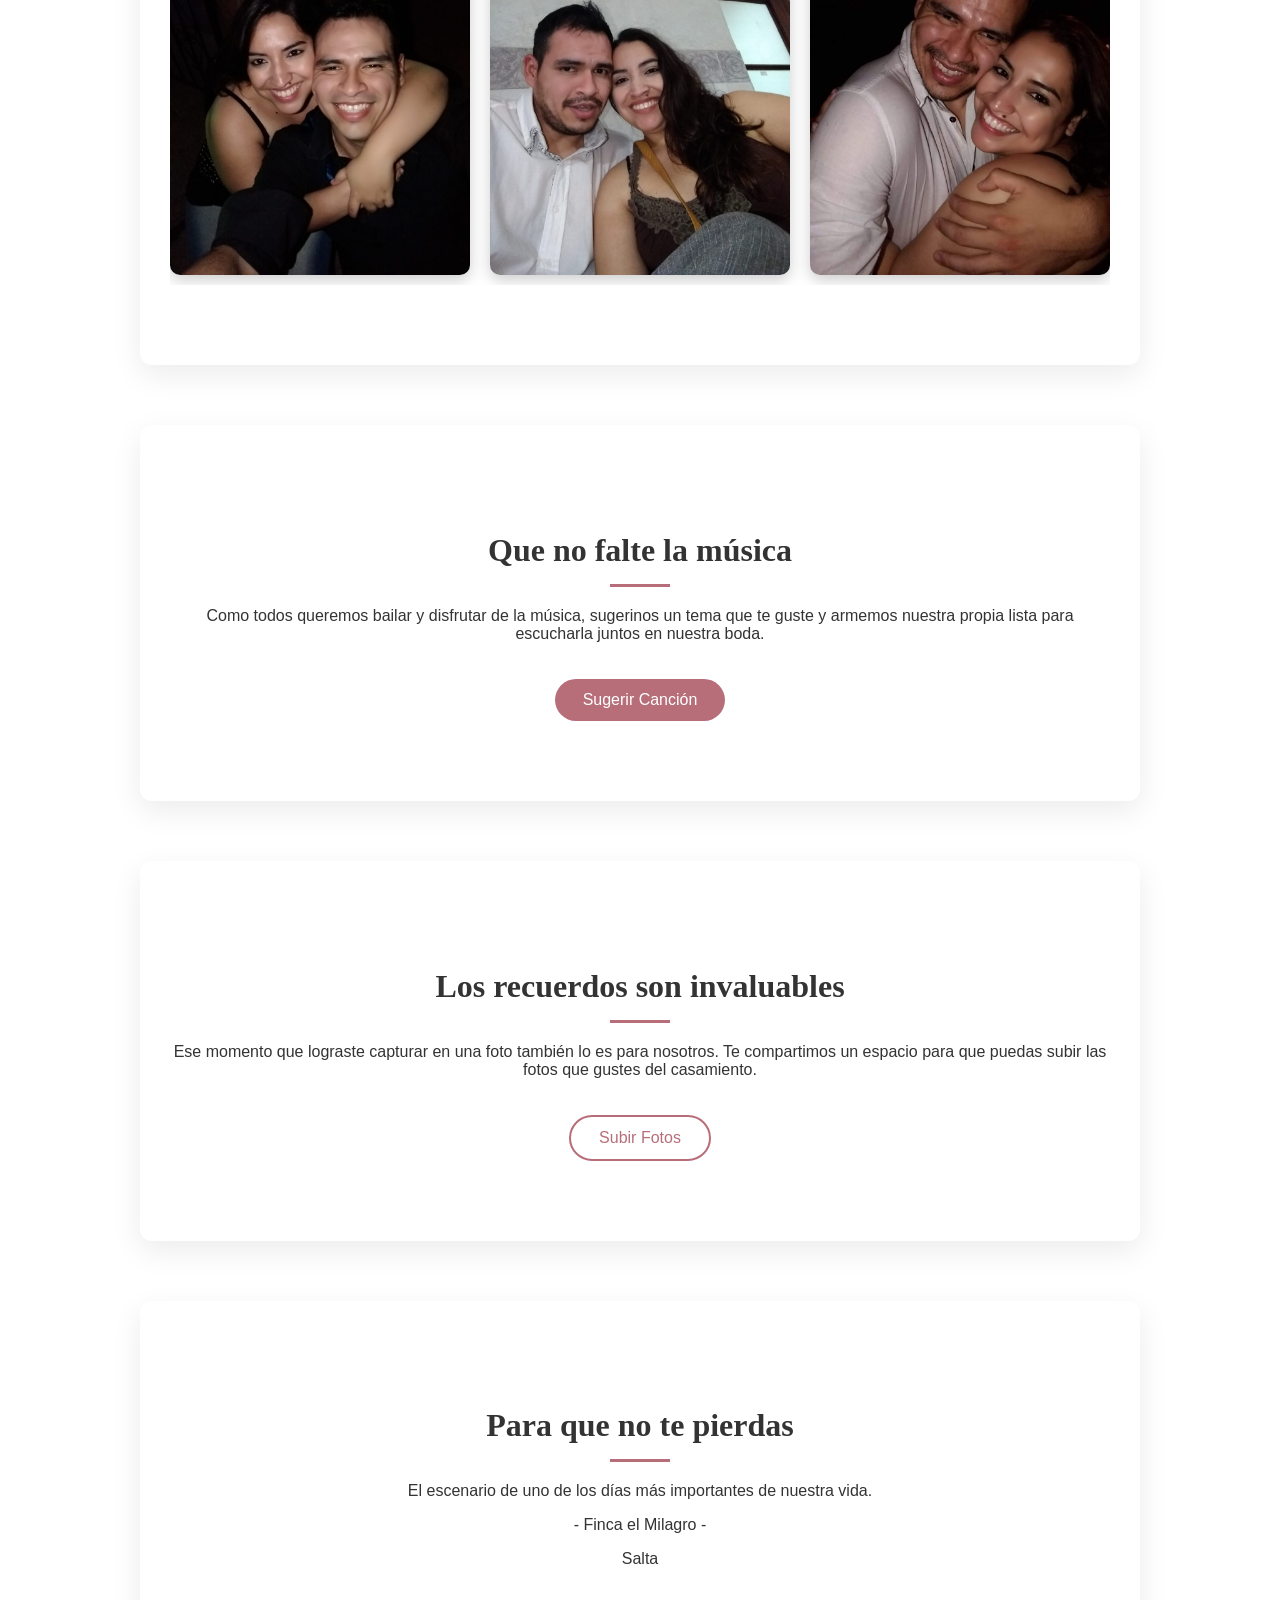
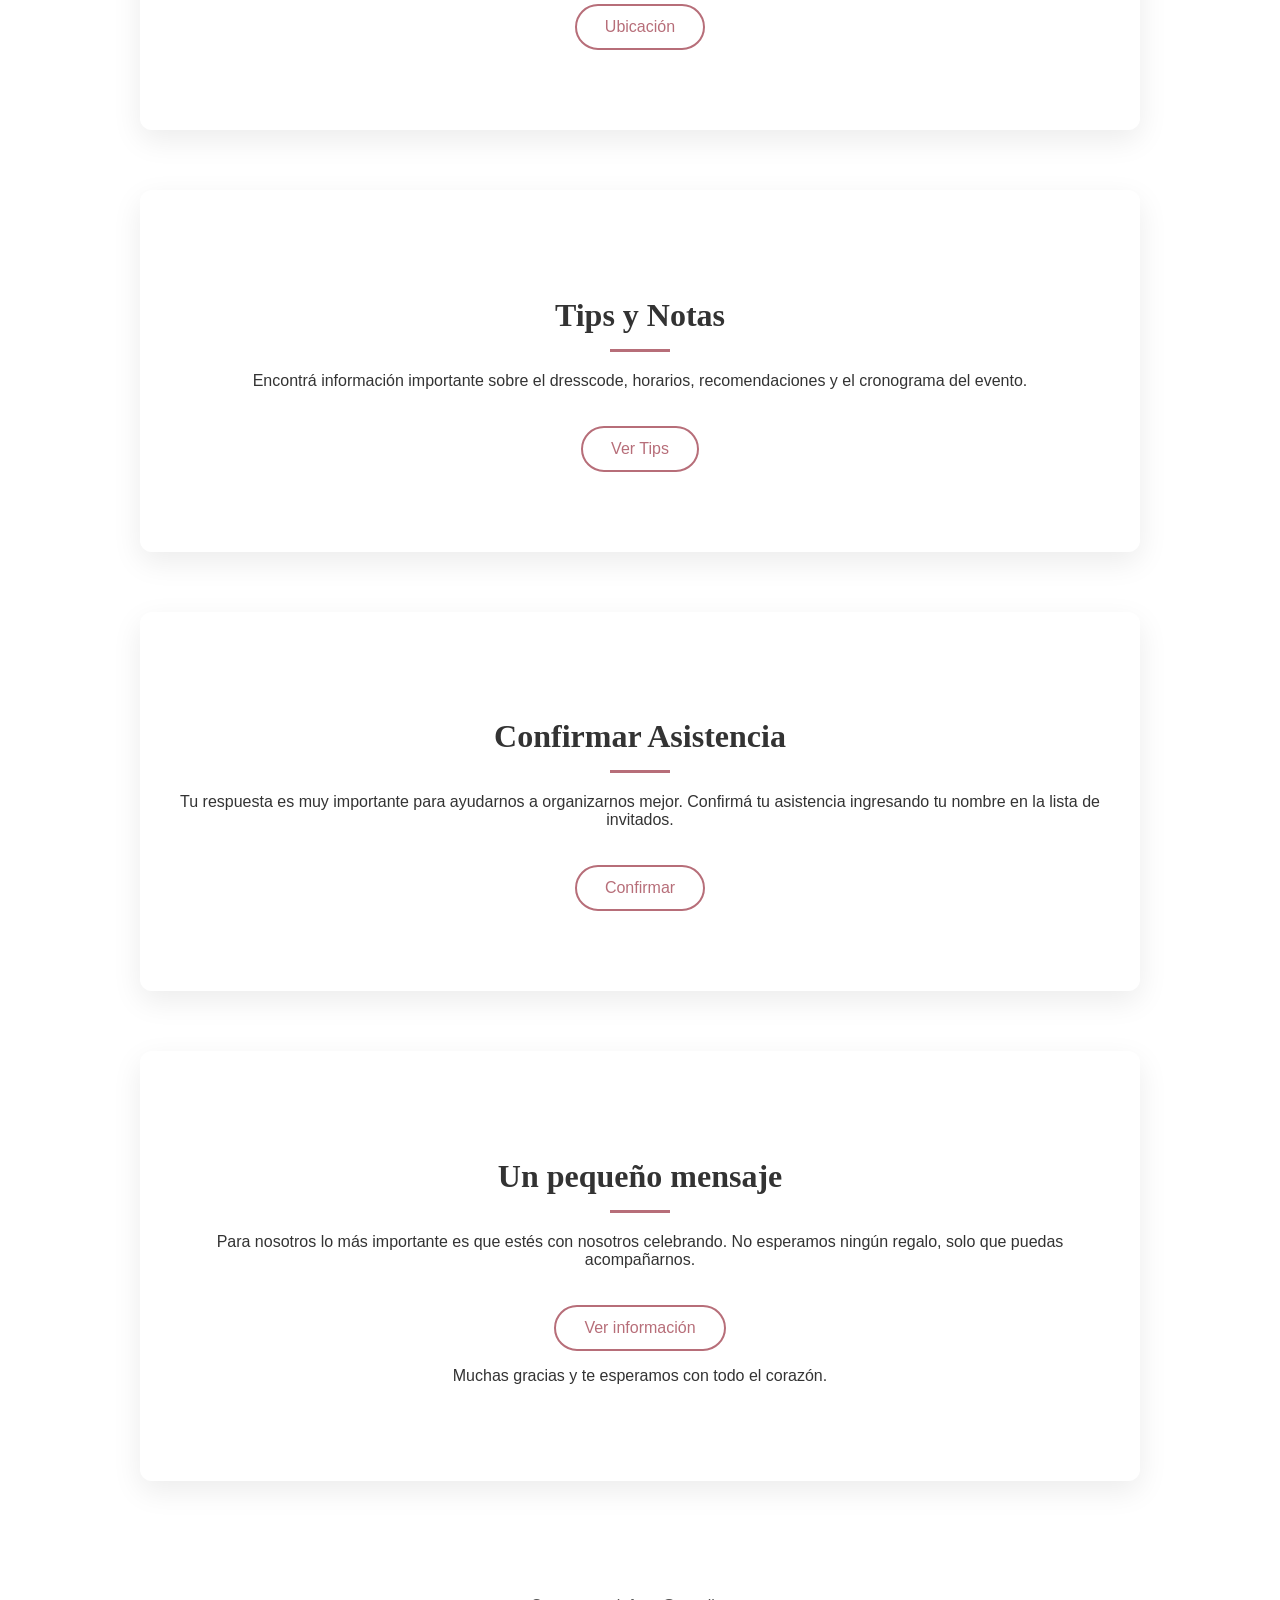
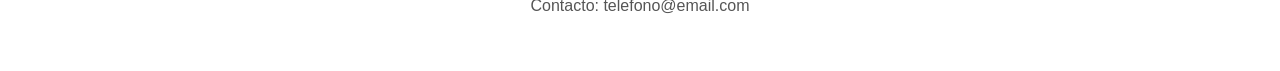
==== commit 0157f018: "actualizacion final" ====
--- a/index.html
+++ b/index.html
@@ -27,19 +27,19 @@
           <div class="envelope-letter" id="introLetter">
             <div class="letter-ornament"></div>
 
-            <p class="letter-label">Remitente</p>
+            <!-- <p class="letter-label">Remitente</p> -->
             <h2 class="letter-couple">Ale & Nico</h2>
 
-            <p class="letter-label">Subtítulo</p>
+            <!-- <p class="letter-label">Subtítulo</p> -->
             <p class="letter-subtitle">Nuestra boda</p>
 
-            <p class="letter-label">Frase</p>
+            <!-- <p class="letter-label">Frase</p> -->
             <p class="letter-message">
-              En el inicio de esta nueva etapa queremos contar contigo
+              ...El amor es aquello que todos ansiamos, pero que muy pocos tenemos el valor de buscarlo...
             </p>
 
-            <p class="letter-label">Destinatario</p>
-            <p class="letter-guest" id="introGuestName">Para ti</p>
+            <!-- <p class="letter-label">Destinatario</p>
+            <p class="letter-guest" id="introGuestName">Para ti</p> -->
           </div>
 
           <div class="envelope-flap"></div>
@@ -157,7 +157,7 @@
       Te compartimos un espacio para que puedas subir las fotos que gustes del casamiento.
     </p>
 
-    <a href="fotos.html" class="btn">Subir Fotos</a>
+    <a href="fotos.html" class="btn-outline">Subir Fotos</a>
   </section>
 
   <!-- UBICACION -->
@@ -170,7 +170,7 @@
     <p>- Finca el Milagro -</p>
     <p>Salta</p>
 
-    <a href="ubicacion.html" class="btn">Ubicación</a>
+    <a href="ubicacion.html" class="btn-outline">Ubicación</a>
   </section>
 
   <!-- TIPS -->
@@ -182,7 +182,7 @@
       recomendaciones y el cronograma del evento.
     </p>
 
-    <a href="tipsynotas.html" class="btn">Ver Tips</a>
+    <a href="tipsynotas.html" class="btn-outline">Ver Tips</a>
   </section>
 
   <!-- RSVP -->
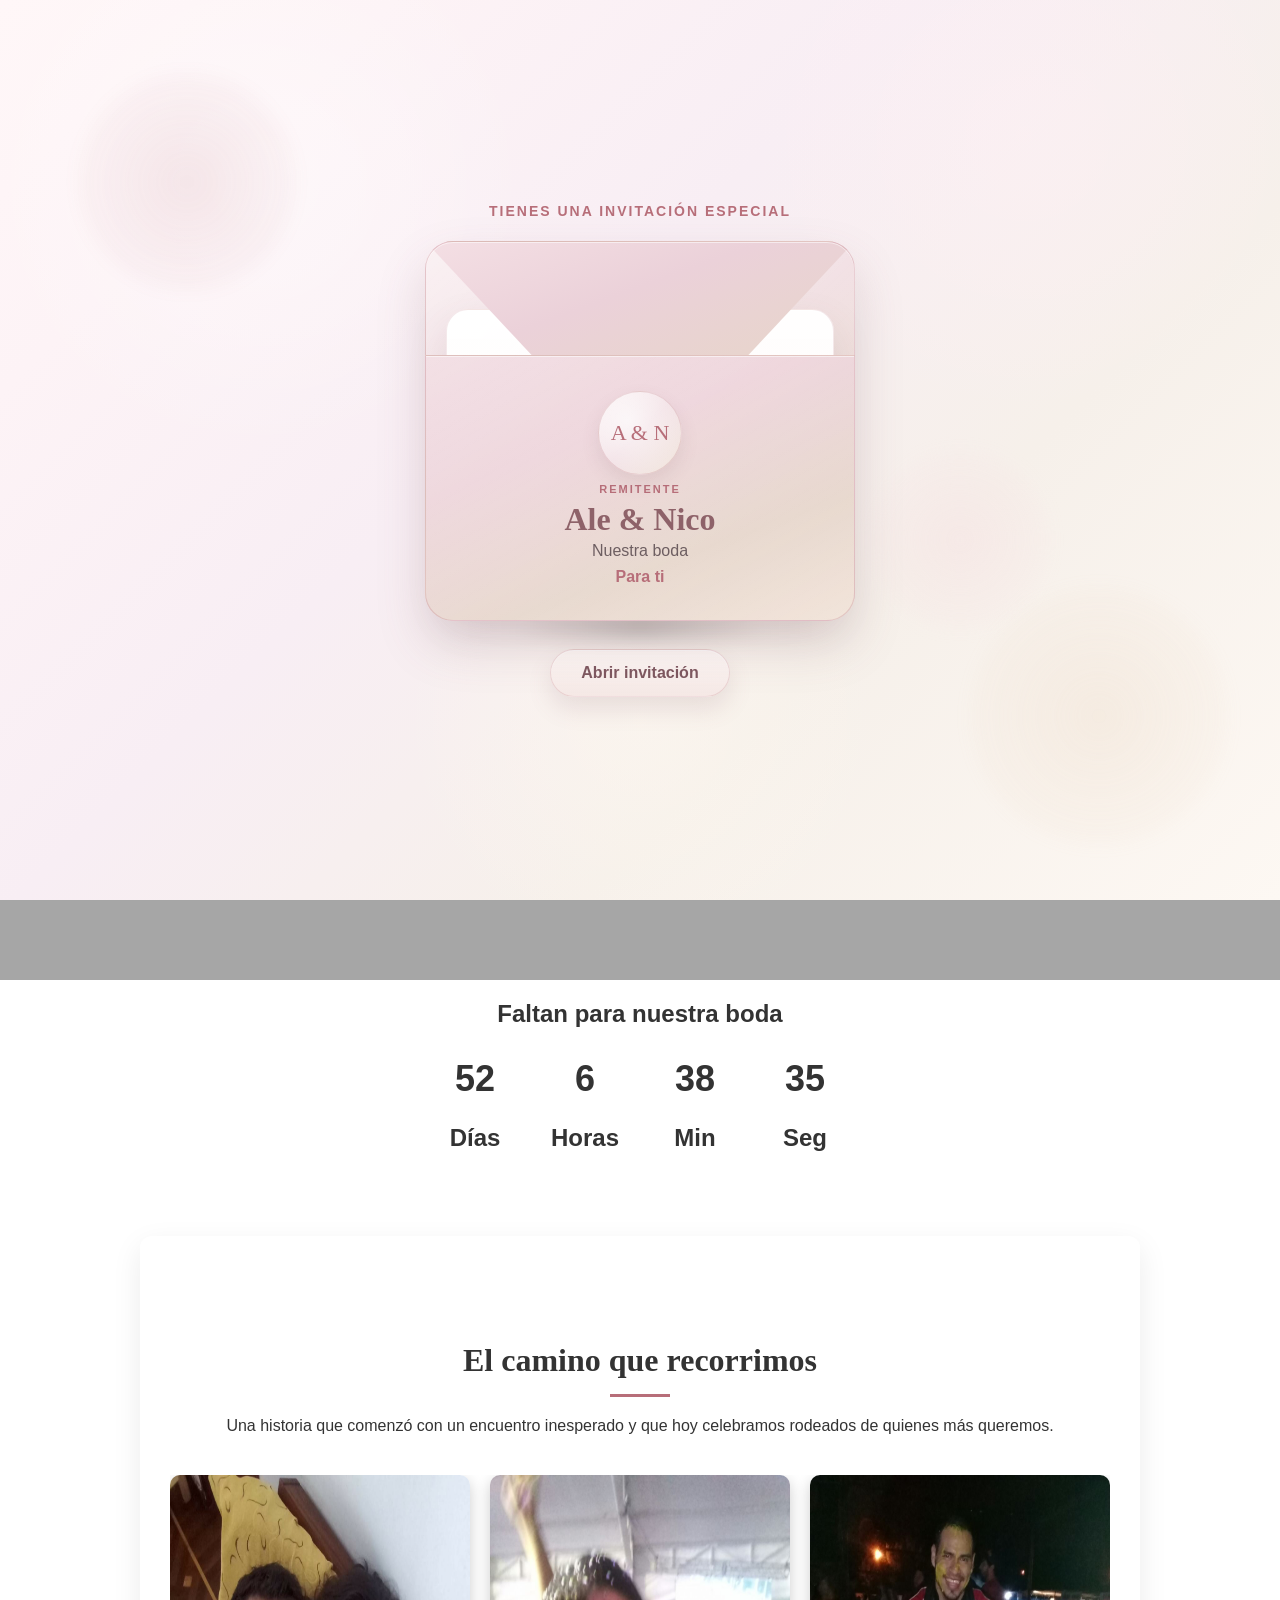
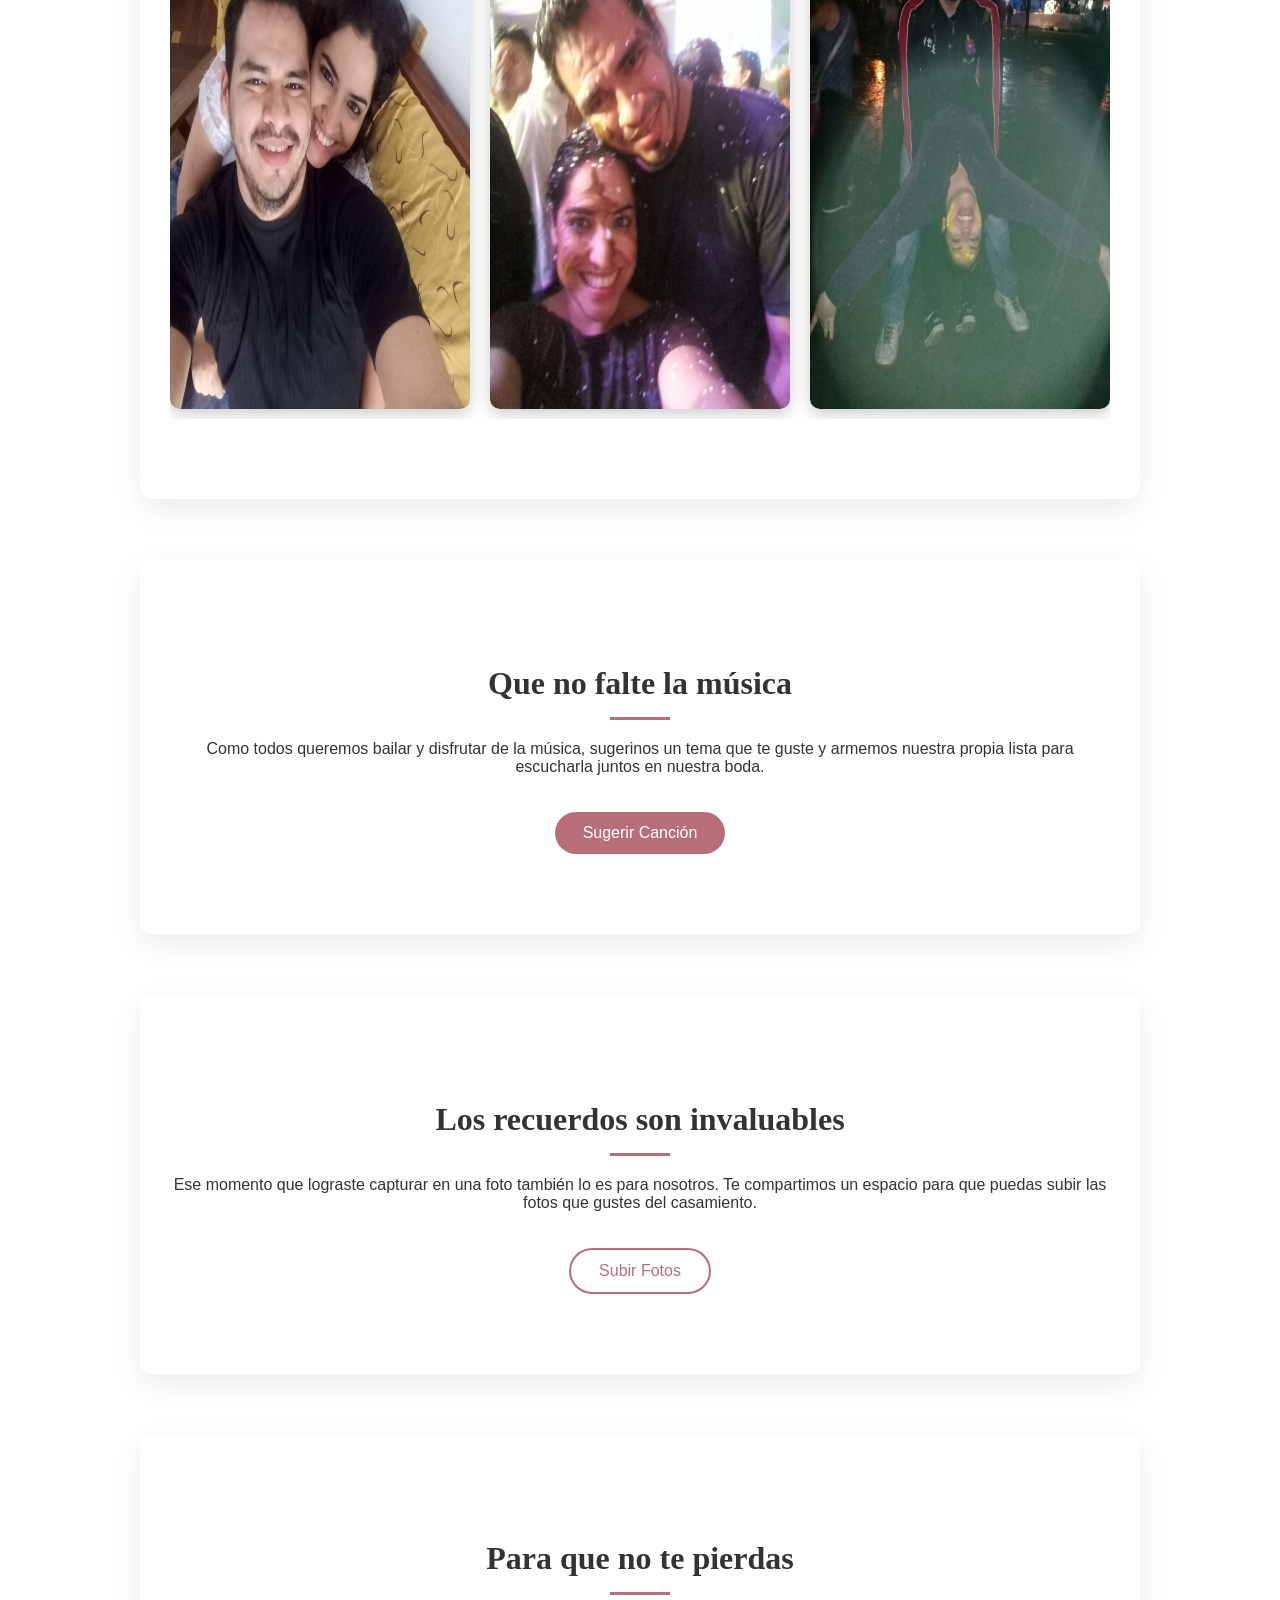
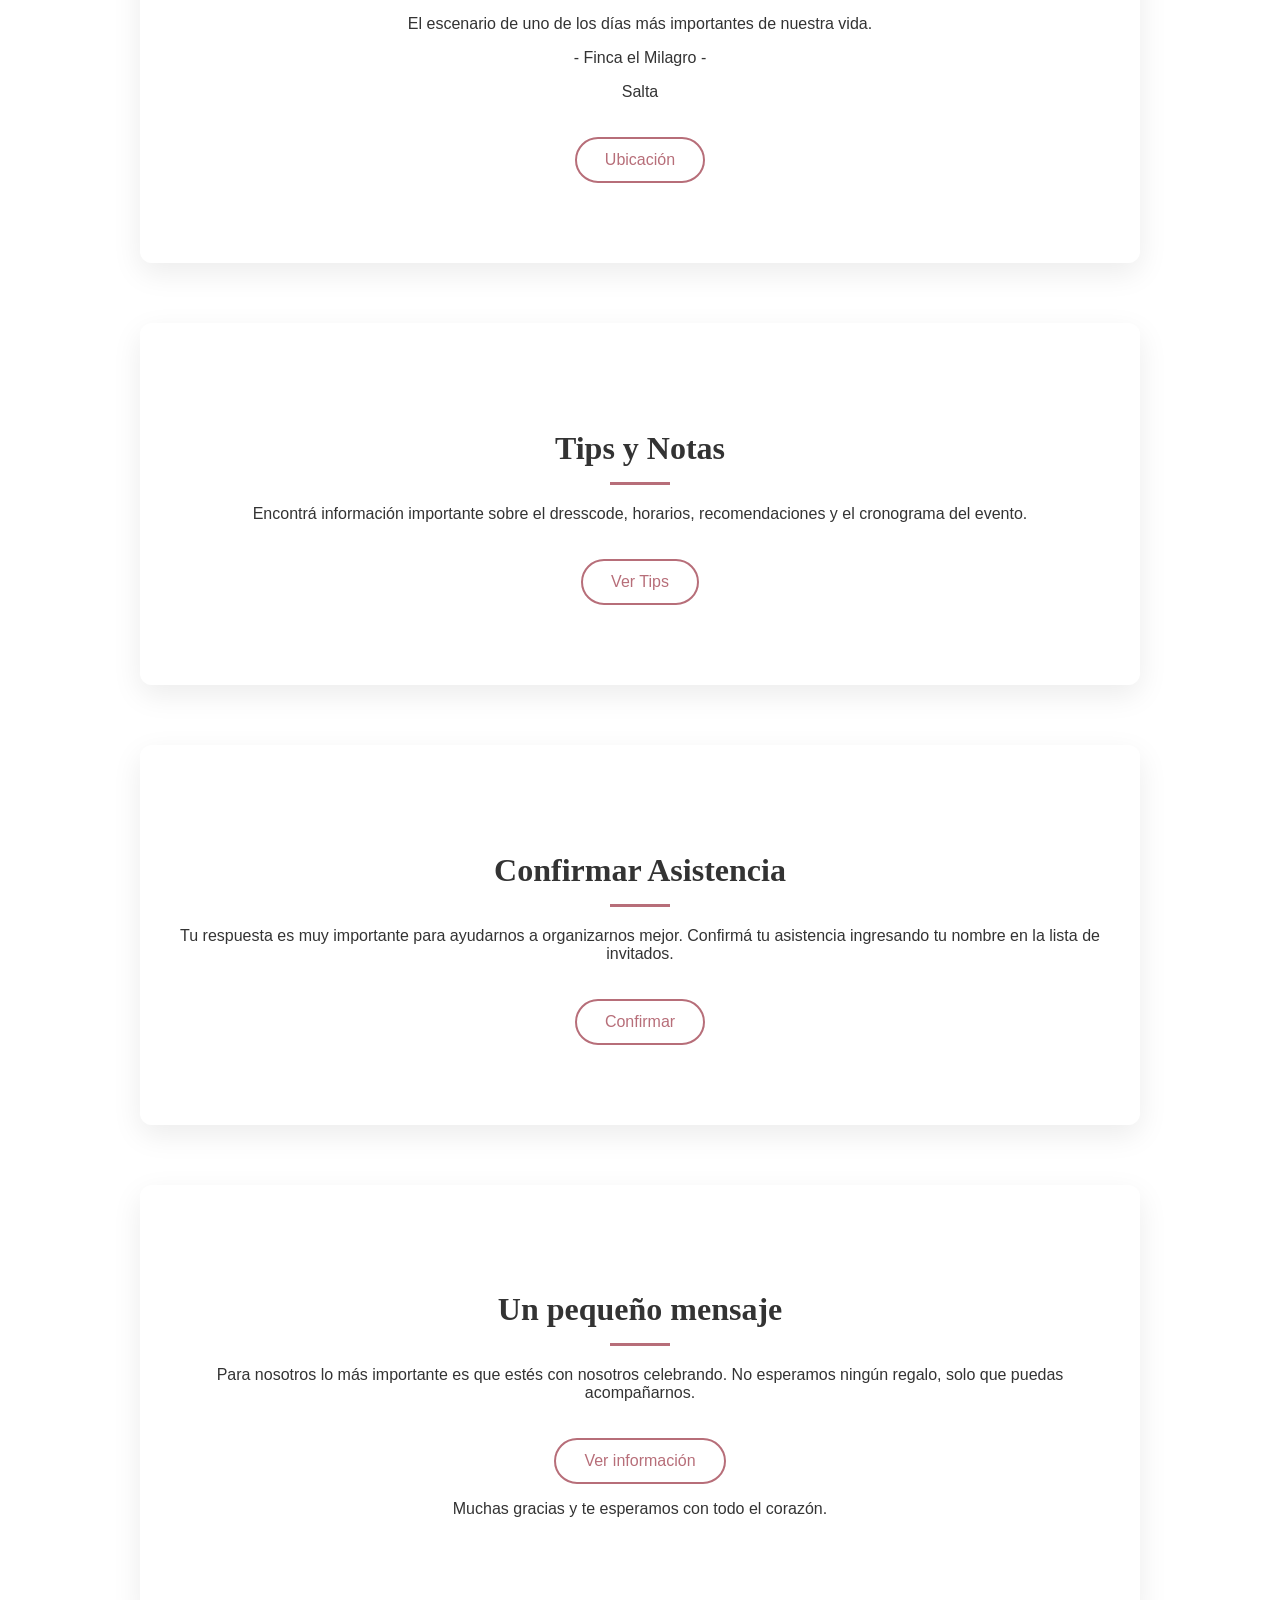
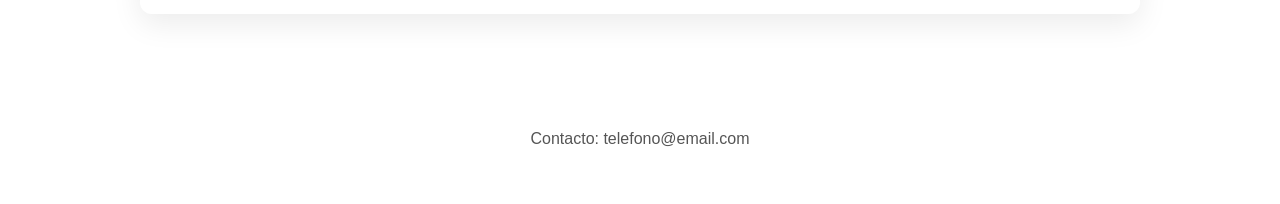
==== commit 60bbd3b1: "actualizacion tarjeta final 1" ====
--- a/index.html
+++ b/index.html
@@ -131,6 +131,15 @@
         <img src="assets/pareja8.jpg" alt="Foto 8">
         <img src="assets/pareja9.jpg" alt="Foto 9">
         <img src="assets/pareja10.jpg" alt="Foto 10">
+        <img src="assets/pareja11.jpg" alt="Foto 11">
+        <img src="assets/pareja12.jpg" alt="Foto 12">
+        <img src="assets/pareja13.jpg" alt="Foto 13">
+        <img src="assets/pareja14.jpg" alt="Foto 14">
+        <img src="assets/pareja15.jpg" alt="Foto 15">
+        <img src="assets/pareja16.jpg" alt="Foto 16">
+        <img src="assets/pareja17.jpg" alt="Foto 17">
+        <img src="assets/pareja18.jpg" alt="Foto 18">
+        <img src="assets/pareja19.jpg" alt="Foto 19">
       </div>
     </div>
   </section>
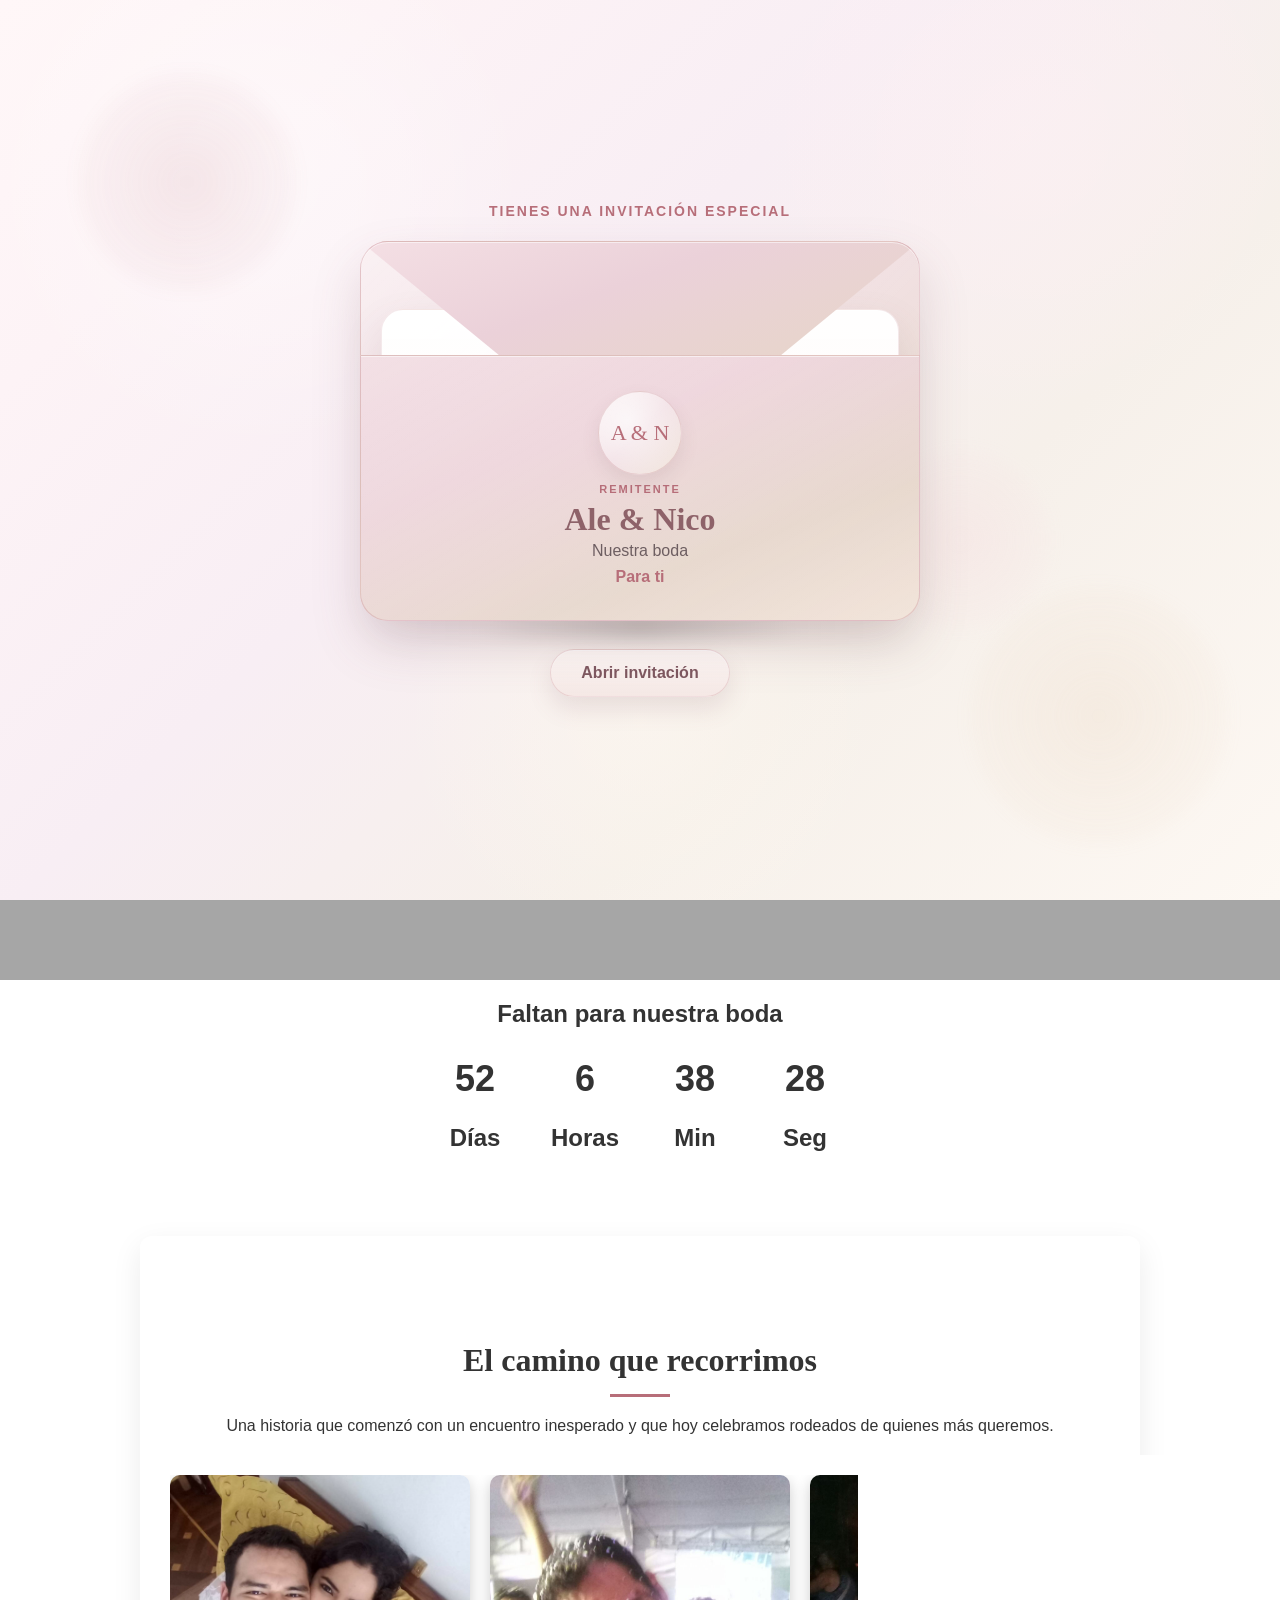
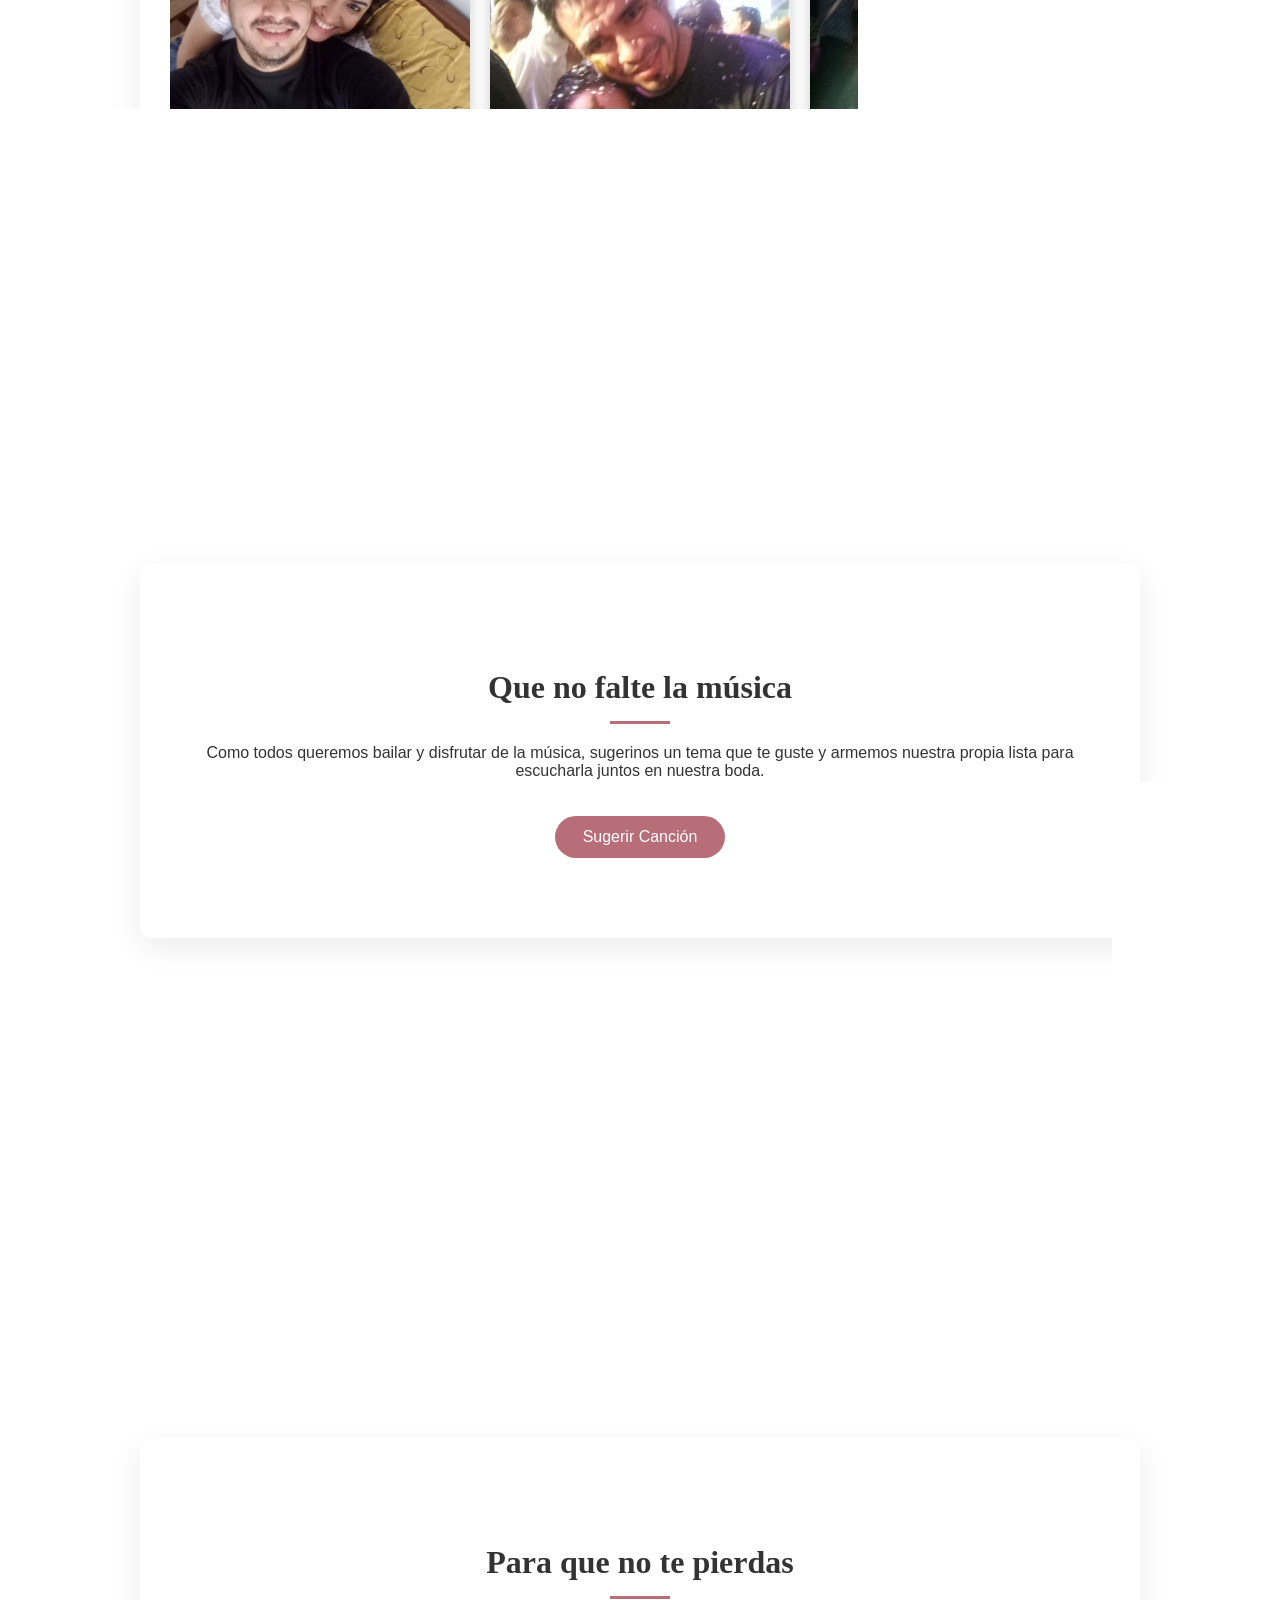
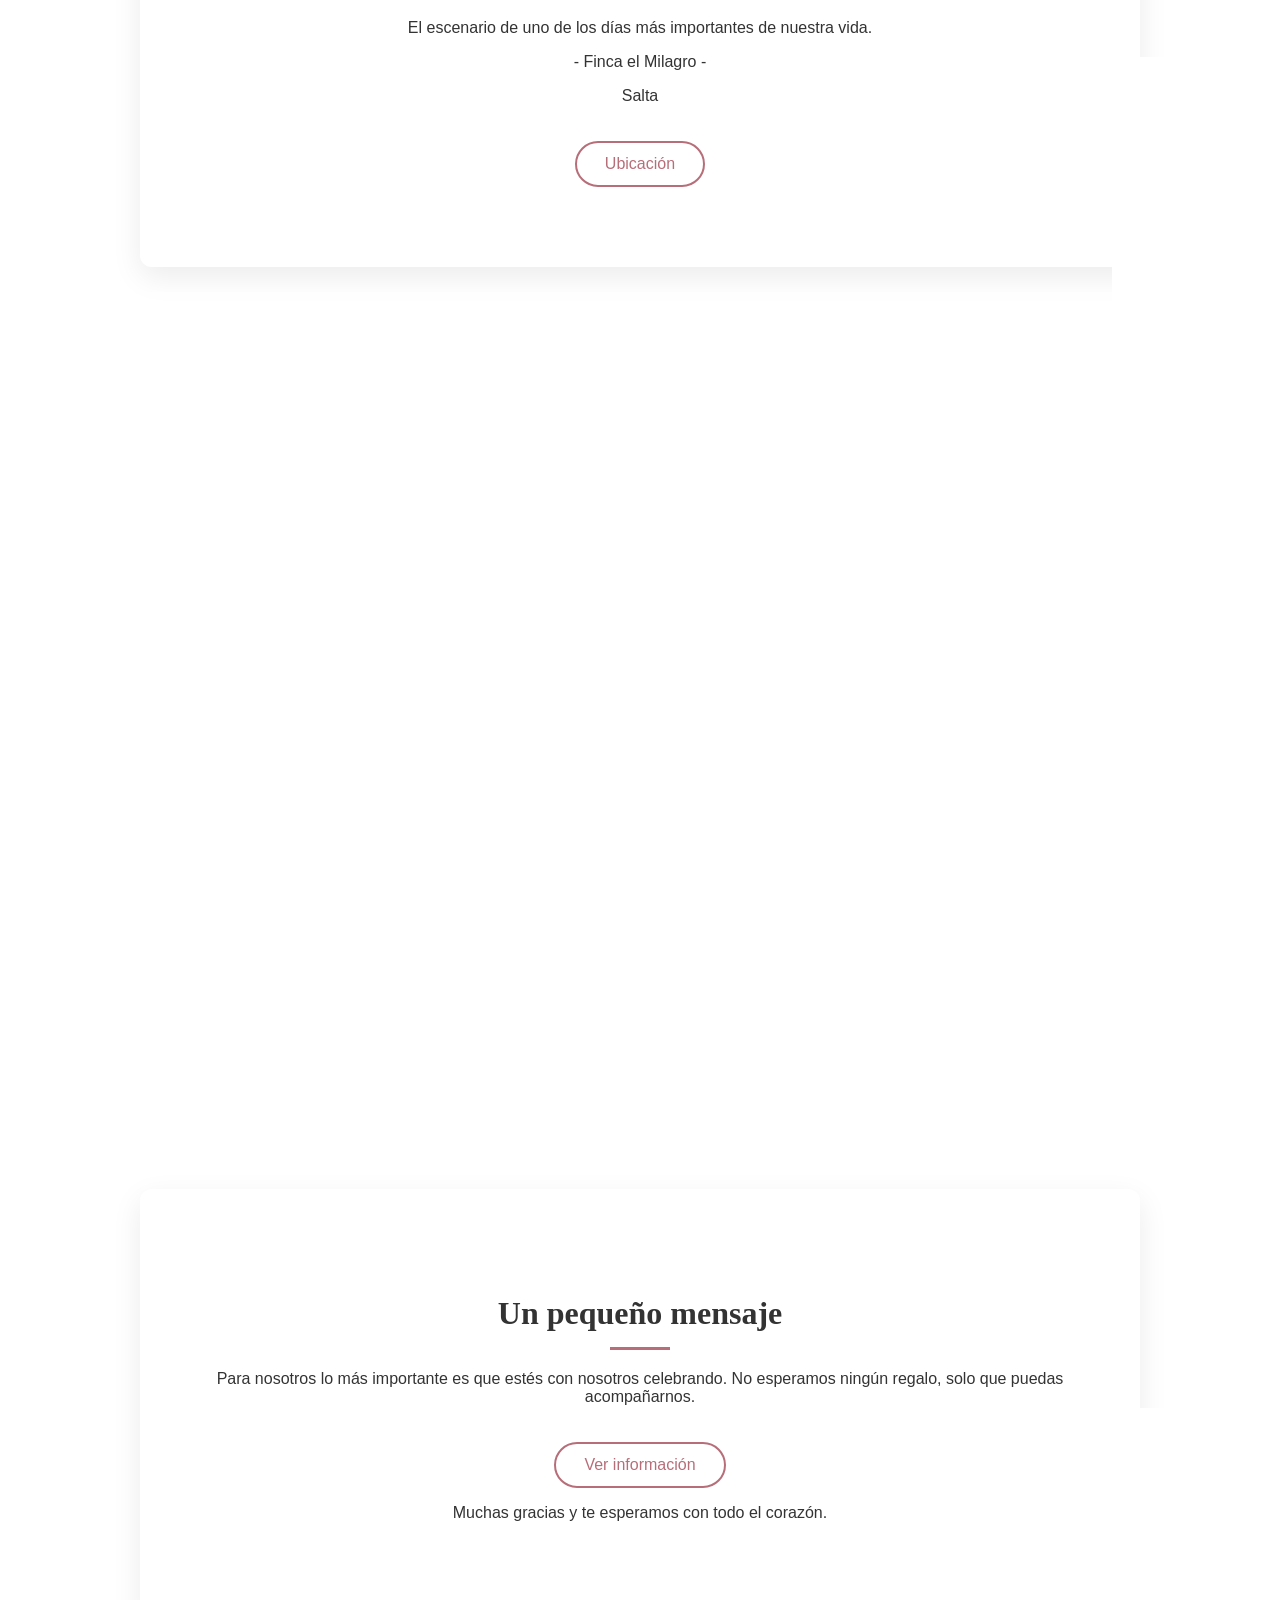
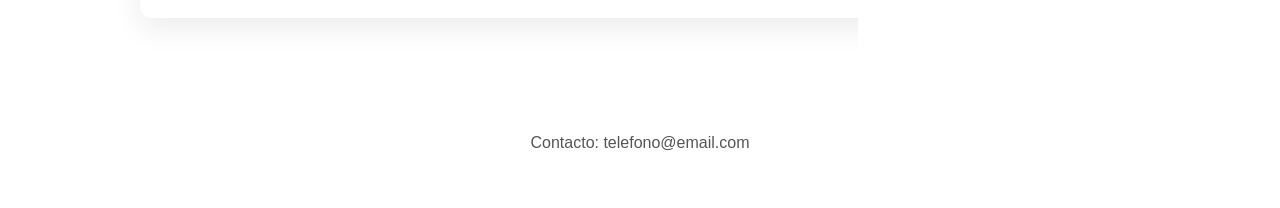
==== commit 04323509: "actualizacion tarjeta final 2" ====
--- a/index.html
+++ b/index.html
@@ -121,25 +121,27 @@
 
     <div class="carousel">
       <div class="carousel-track">
-        <img src="assets/pareja1.jpg" alt="Foto 1">
-        <img src="assets/pareja2.jpg" alt="Foto 2">
-        <img src="assets/pareja3.jpg" alt="Foto 3">
-        <img src="assets/pareja4.jpg" alt="Foto 4">
-        <img src="assets/pareja5.jpg" alt="Foto 5">
-        <img src="assets/pareja6.jpg" alt="Foto 6">
-        <img src="assets/pareja7.jpg" alt="Foto 7">
-        <img src="assets/pareja8.jpg" alt="Foto 8">
-        <img src="assets/pareja9.jpg" alt="Foto 9">
-        <img src="assets/pareja10.jpg" alt="Foto 10">
-        <img src="assets/pareja11.jpg" alt="Foto 11">
-        <img src="assets/pareja12.jpg" alt="Foto 12">
-        <img src="assets/pareja13.jpg" alt="Foto 13">
-        <img src="assets/pareja14.jpg" alt="Foto 14">
-        <img src="assets/pareja15.jpg" alt="Foto 15">
-        <img src="assets/pareja16.jpg" alt="Foto 16">
-        <img src="assets/pareja17.jpg" alt="Foto 17">
-        <img src="assets/pareja18.jpg" alt="Foto 18">
-        <img src="assets/pareja19.jpg" alt="Foto 19">
+        
+          <img src="assets/pareja1.jpg" alt="Foto 1">
+          <img src="assets/pareja2.jpg" alt="Foto 2">
+          <img src="assets/pareja3.jpg" alt="Foto 3">
+          <img src="assets/pareja4.jpg" alt="Foto 4">
+          <img src="assets/pareja5.jpg" alt="Foto 5">
+          <img src="assets/pareja6.jpg" alt="Foto 6">
+          <img src="assets/pareja7.jpg" alt="Foto 7">
+          <img src="assets/pareja8.jpg" alt="Foto 8">
+          <img src="assets/pareja9.jpg" alt="Foto 9">
+          <img src="assets/pareja10.jpg" alt="Foto 10">
+          <img src="assets/pareja11.jpg" alt="Foto 11">
+          <img src="assets/pareja12.jpg" alt="Foto 12">
+          <img src="assets/pareja13.jpg" alt="Foto 13">
+          <img src="assets/pareja14.jpg" alt="Foto 14">
+          <img src="assets/pareja15.jpg" alt="Foto 15">
+          <img src="assets/pareja16.jpg" alt="Foto 16">
+          <img src="assets/pareja17.jpg" alt="Foto 17">
+          <img src="assets/pareja18.jpg" alt="Foto 18">
+          <img src="assets/pareja19.jpg" alt="Foto 19">
+        
       </div>
     </div>
   </section>
--- a/assets/style.css
+++ b/assets/style.css
@@ -129,7 +129,7 @@
 .envelope-art{
   position:relative;
   width:100%;
-  max-width:430px;
+  max-width:640px;
   height:380px;
   margin:0 auto;
   transform-style:preserve-3d;
@@ -326,7 +326,7 @@
 }
 
 .envelope-wrapper.open .envelope-letter{
-  transform:translateX(-50%) translateY(-145px);
+  transform:translateX(-50%) translateY(-185px);
 }
 
 .btn-intro{
@@ -933,7 +933,7 @@
   }
 
   .envelope-art{
-    max-width:340px;
+    max-width:640px;
     height:330px;
   }
 
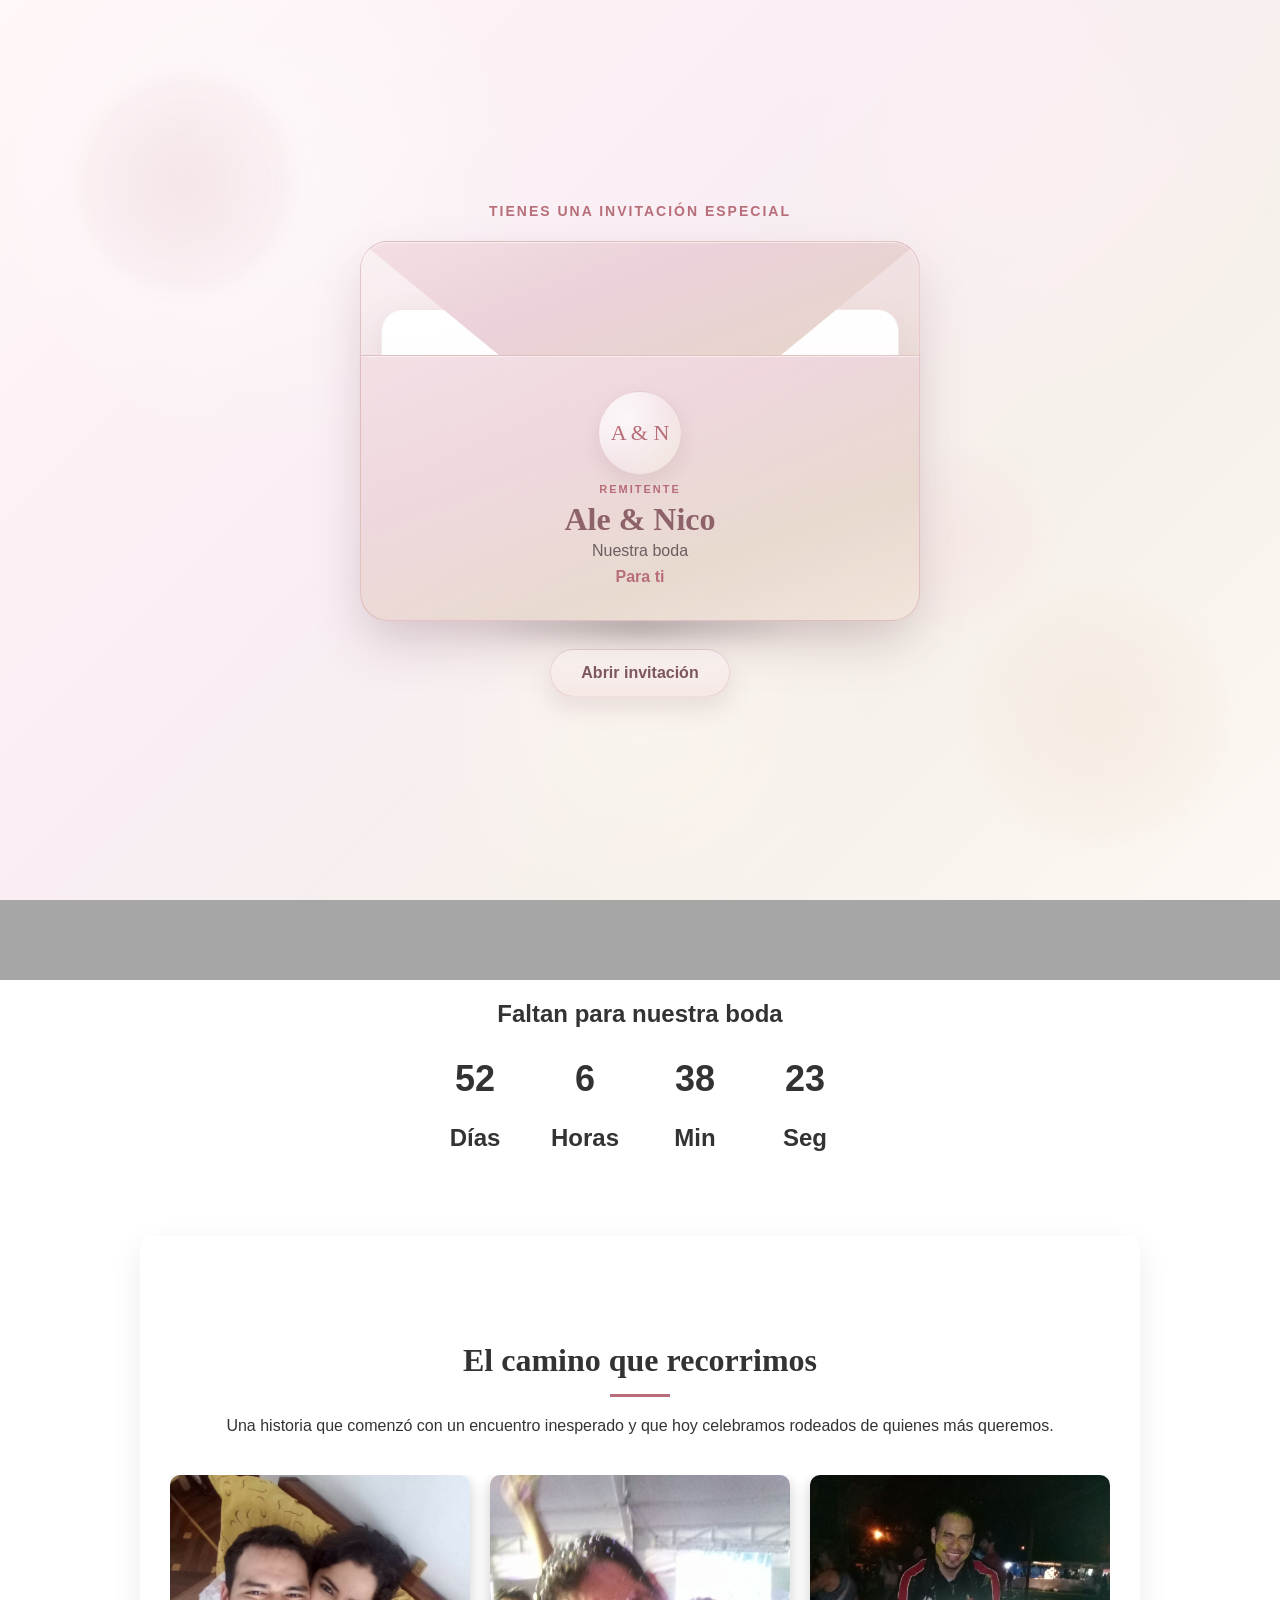
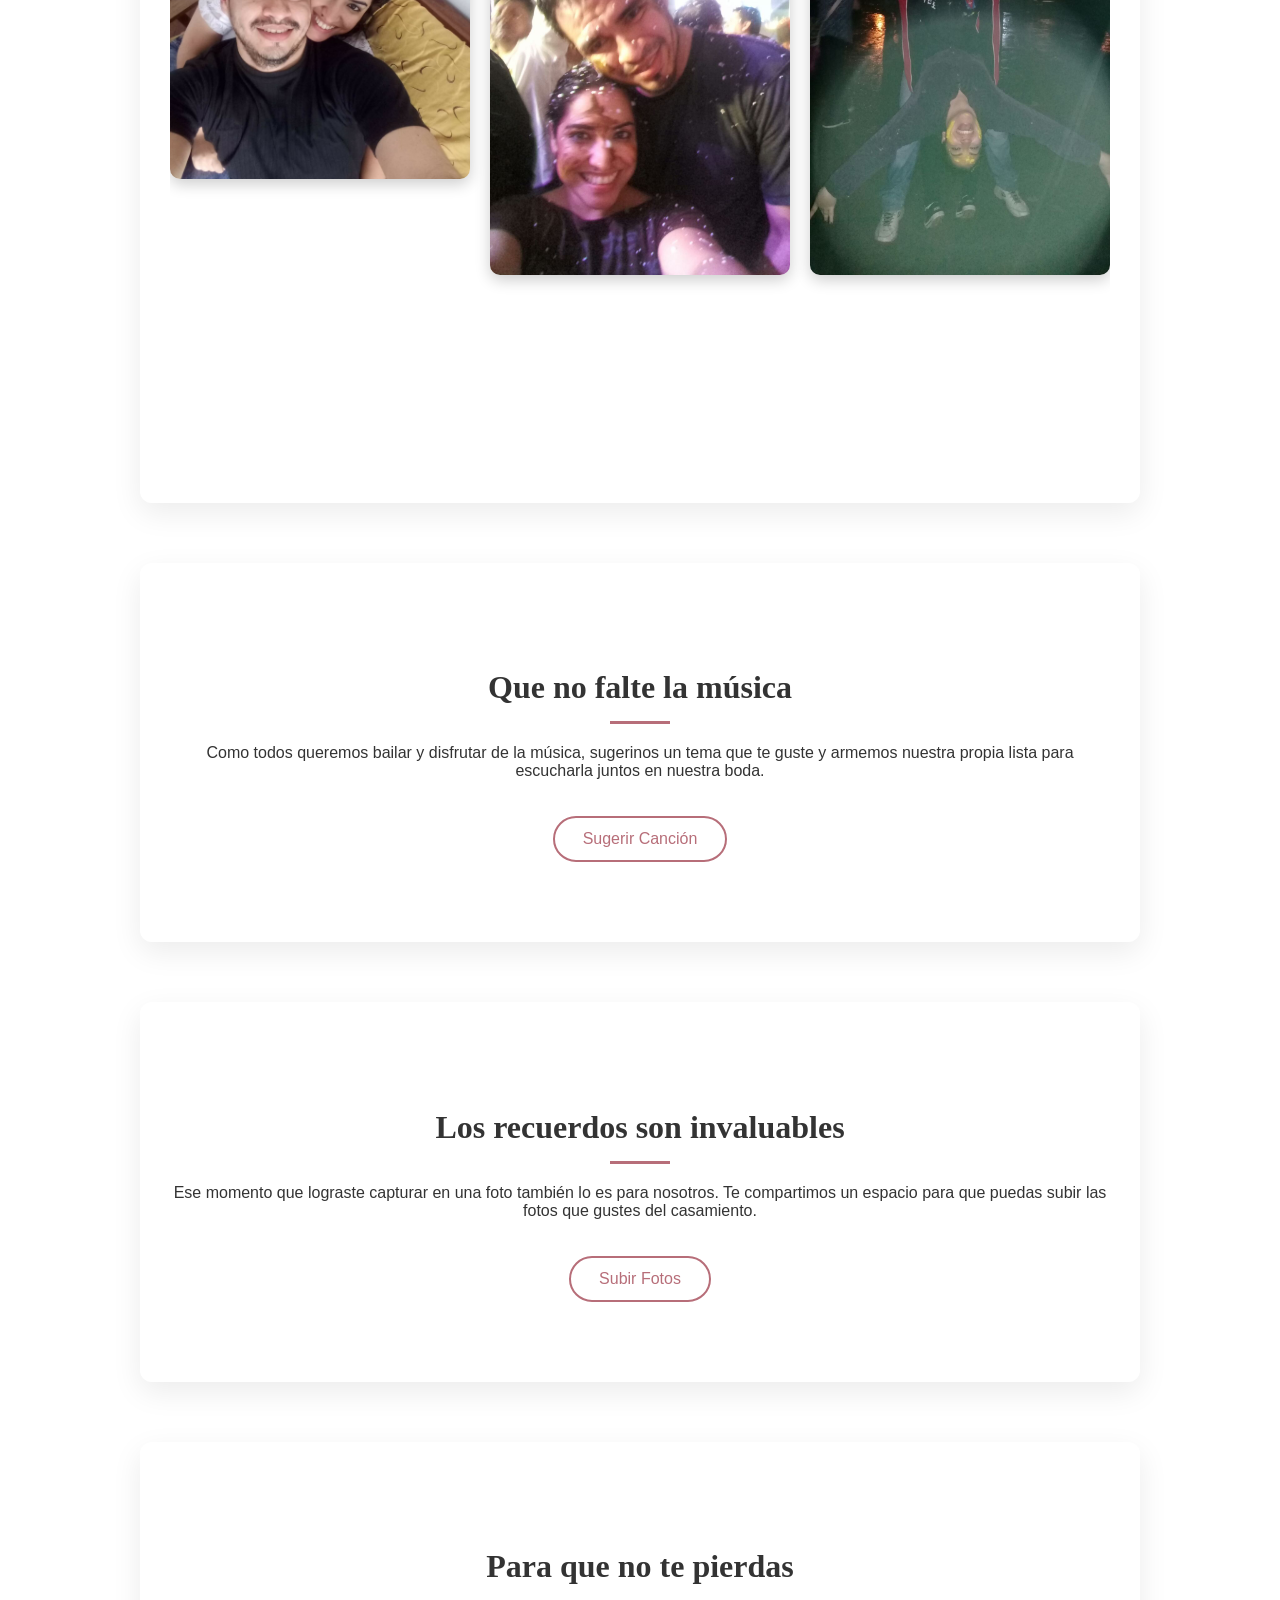
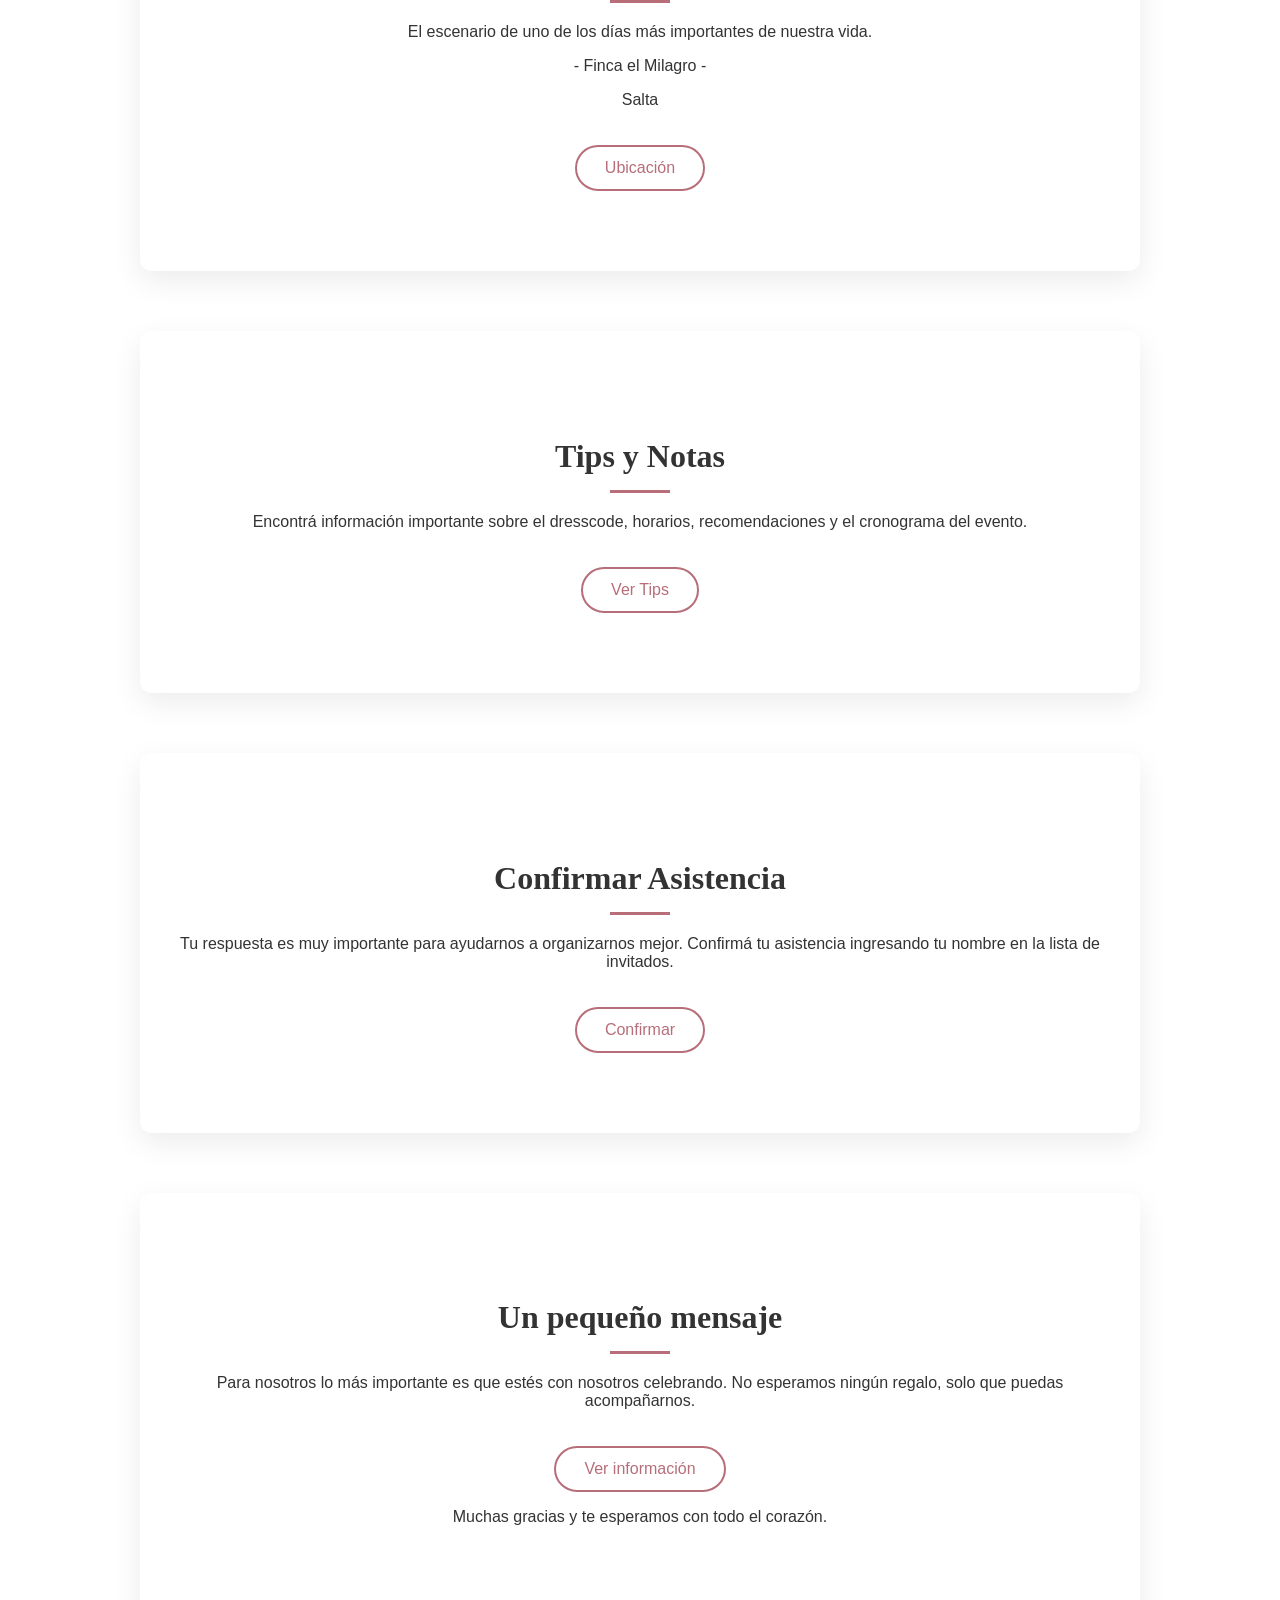
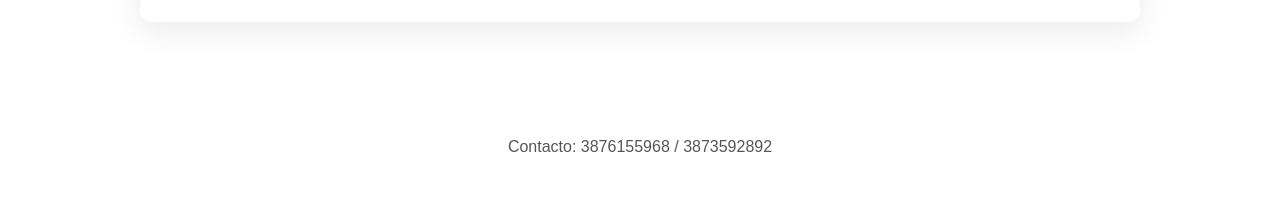
==== commit d4ea422f: "actualizacion tarjeta final cel 2" ====
--- a/index.html
+++ b/index.html
@@ -72,6 +72,8 @@
     </div>
   </div>
 
+
+  
   <!-- HERO -->
   <section class="hero">
     <div class="hero-overlay"></div>
@@ -156,7 +158,7 @@
       para escucharla juntos en nuestra boda.
     </p>
 
-    <a href="canciones.html" class="btn">Sugerir Canción</a>
+    <a href="canciones.html" class="btn-outline">Sugerir Canción</a>
   </section>
 
   <!-- FOTOS -->
@@ -225,7 +227,7 @@
   </section>
 
   <footer>
-    <p>Contacto: telefono@email.com</p>
+    <p>Contacto: 3876155968 / 3873592892 </p>
   </footer>
 
   <script src="./assets/app.js" defer></script>
--- a/assets/style.css
+++ b/assets/style.css
@@ -587,6 +587,17 @@
   box-shadow:0 10px 25px rgba(0,0,0,0.3);
 }
 
+.img-wrap{
+  position:relative;
+  display:inline-block;
+}
+
+.img-protect{
+  position:absolute;
+  inset:0;
+  z-index:5;
+  background:transparent;
+}
 /* -------------------- */
 /* CARDS */
 /* -------------------- */
@@ -897,6 +908,14 @@
   margin-top:4px;
 }
 
+.leyenda-rsvp{
+  margin-top:10px;
+  font-size:14px;
+  line-height:1.5;
+  color:#8a6a70;
+  opacity:0.95;
+}
+
 /* -------------------- */
 /* ANIMACIONES */
 /* -------------------- */
@@ -954,7 +973,7 @@
   }
 
   .envelope-wrapper.open .envelope-letter{
-    transform:translateX(-50%) translateY(-118px);
+    transform:translateX(-50%) translateY(-158px);
   }
 
   .btn-intro{
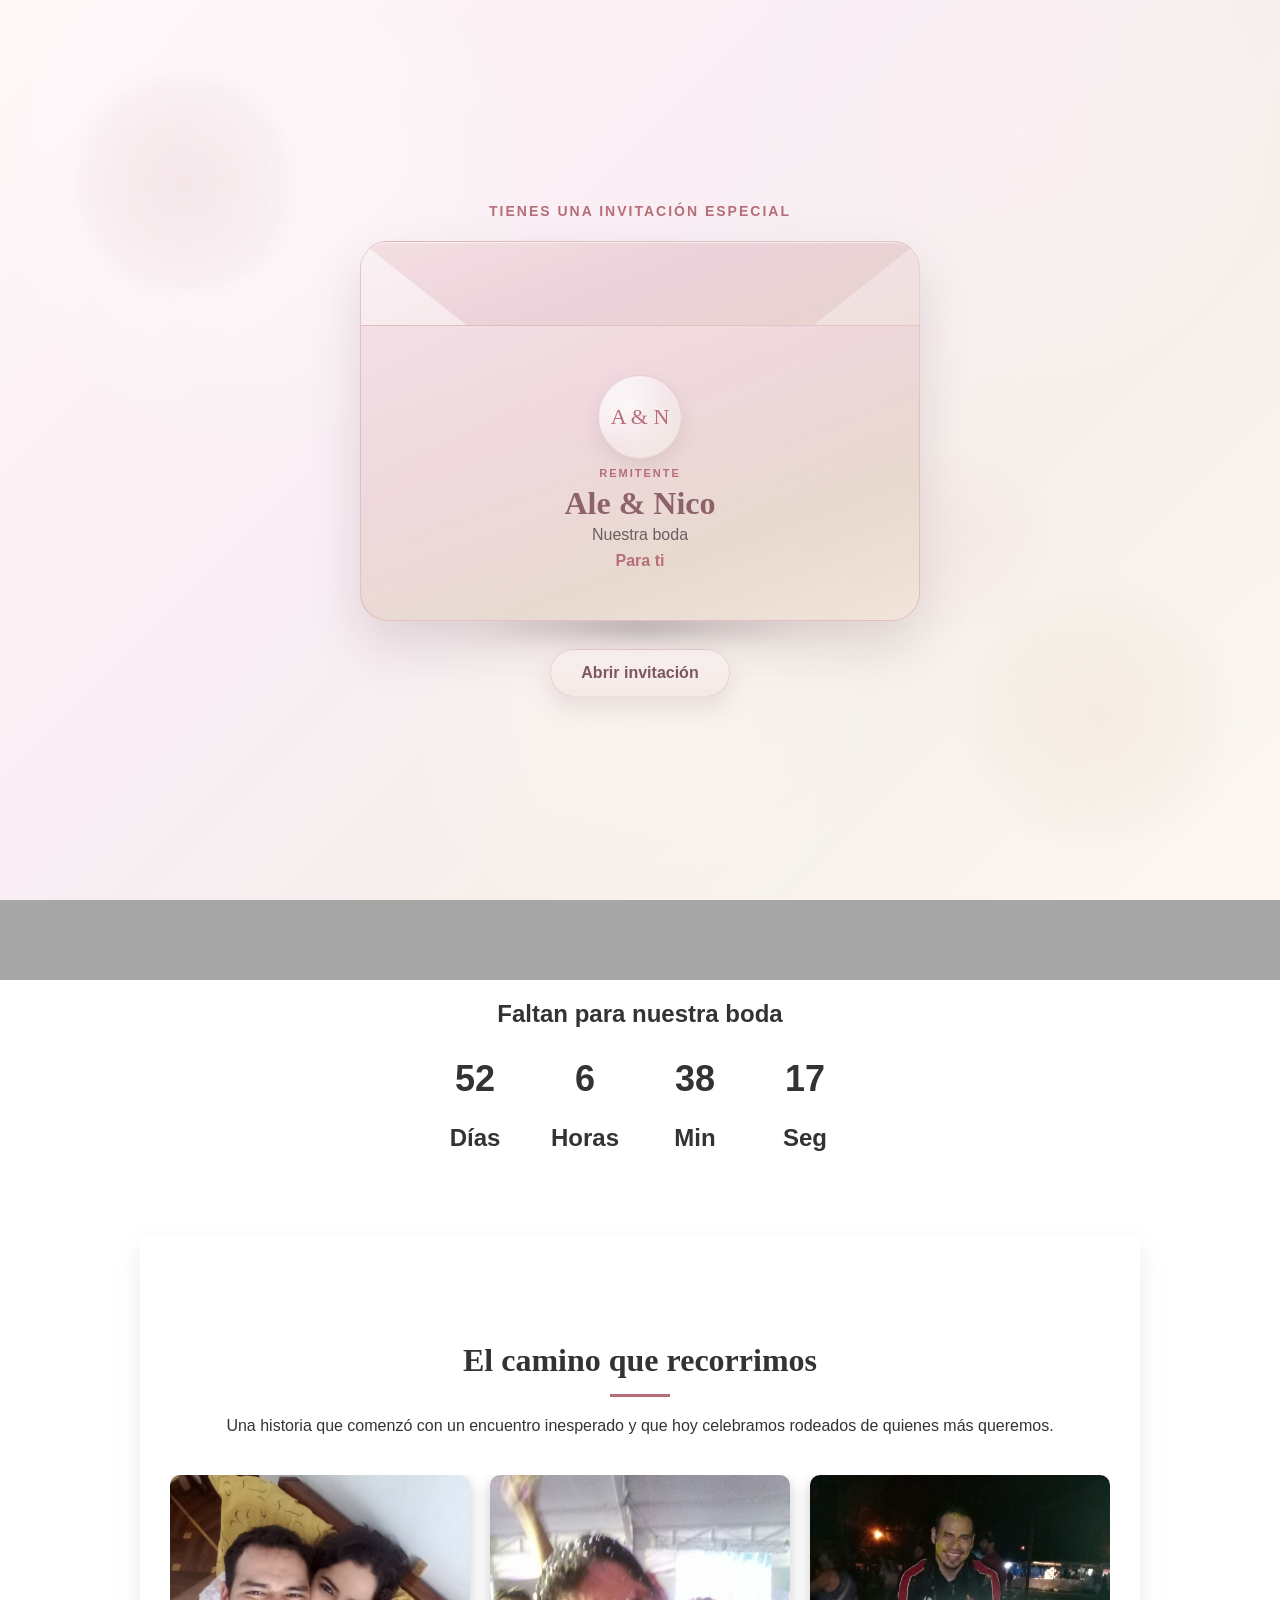
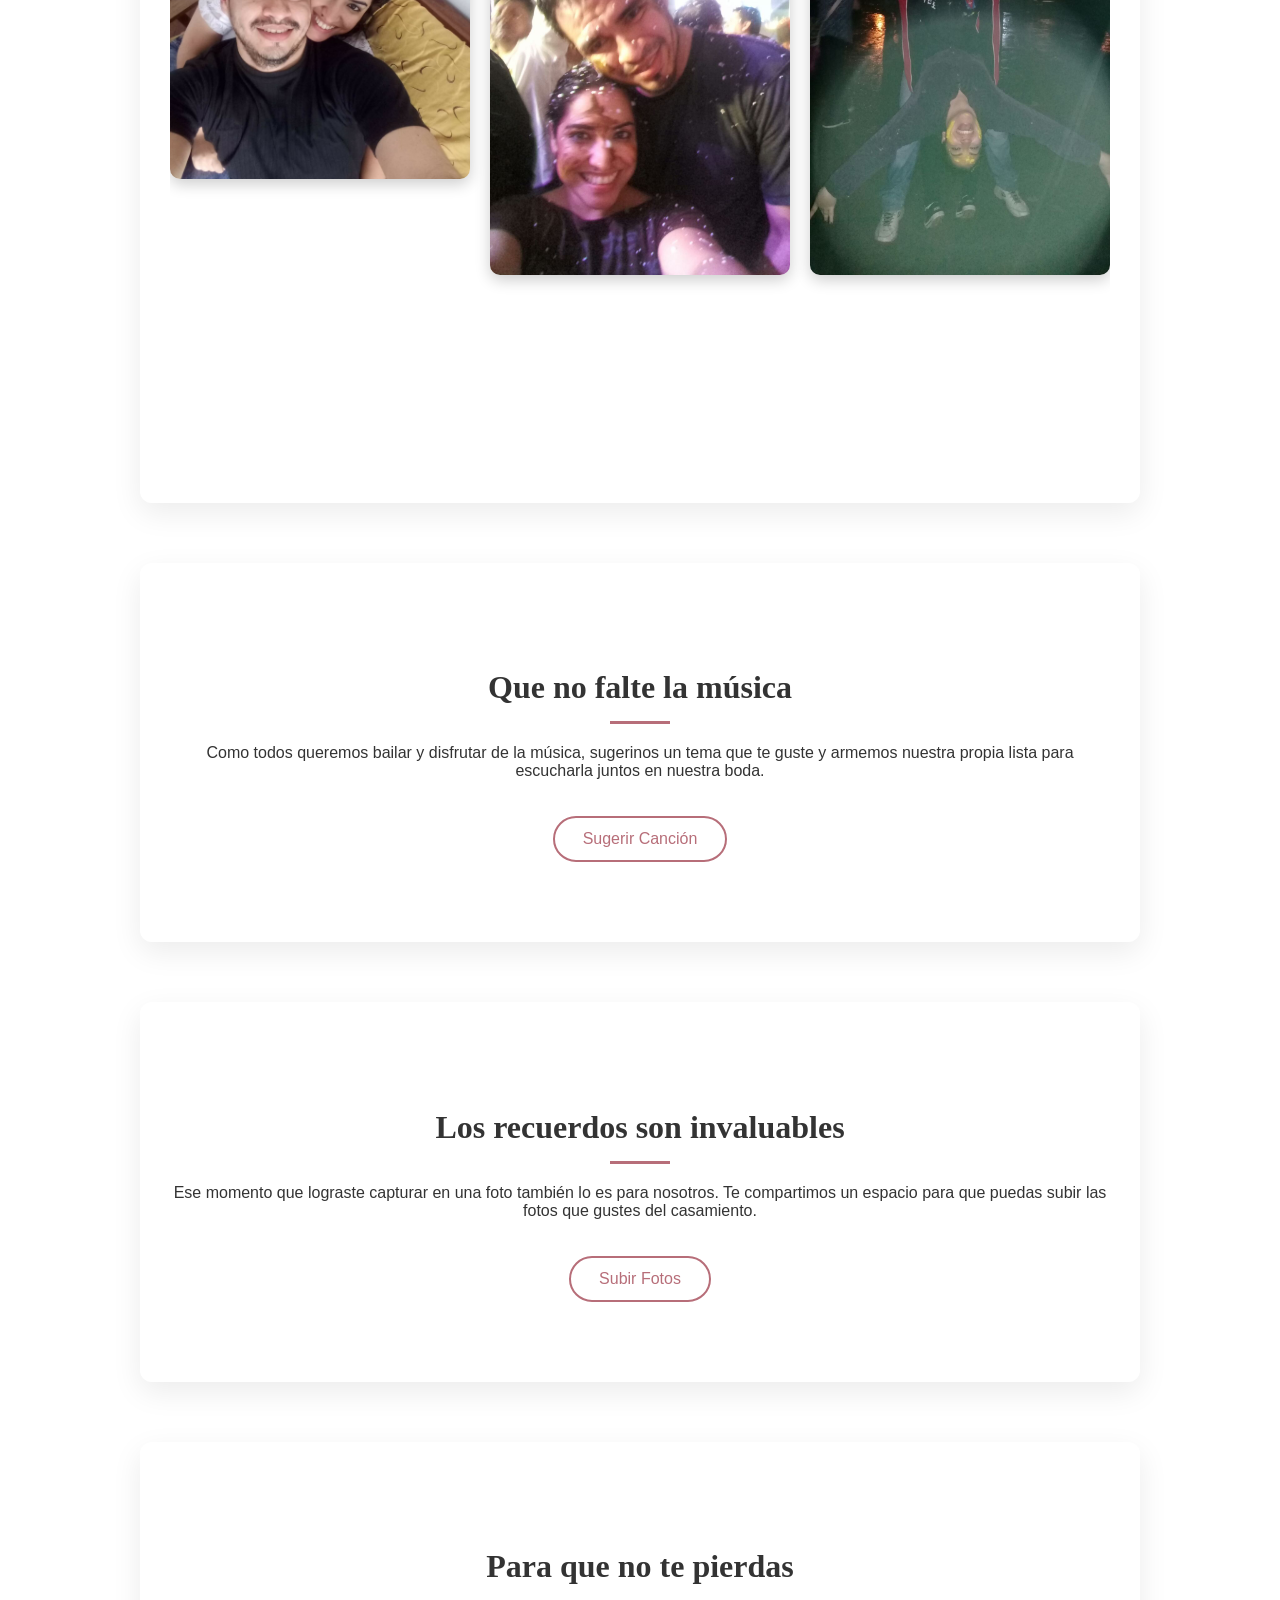
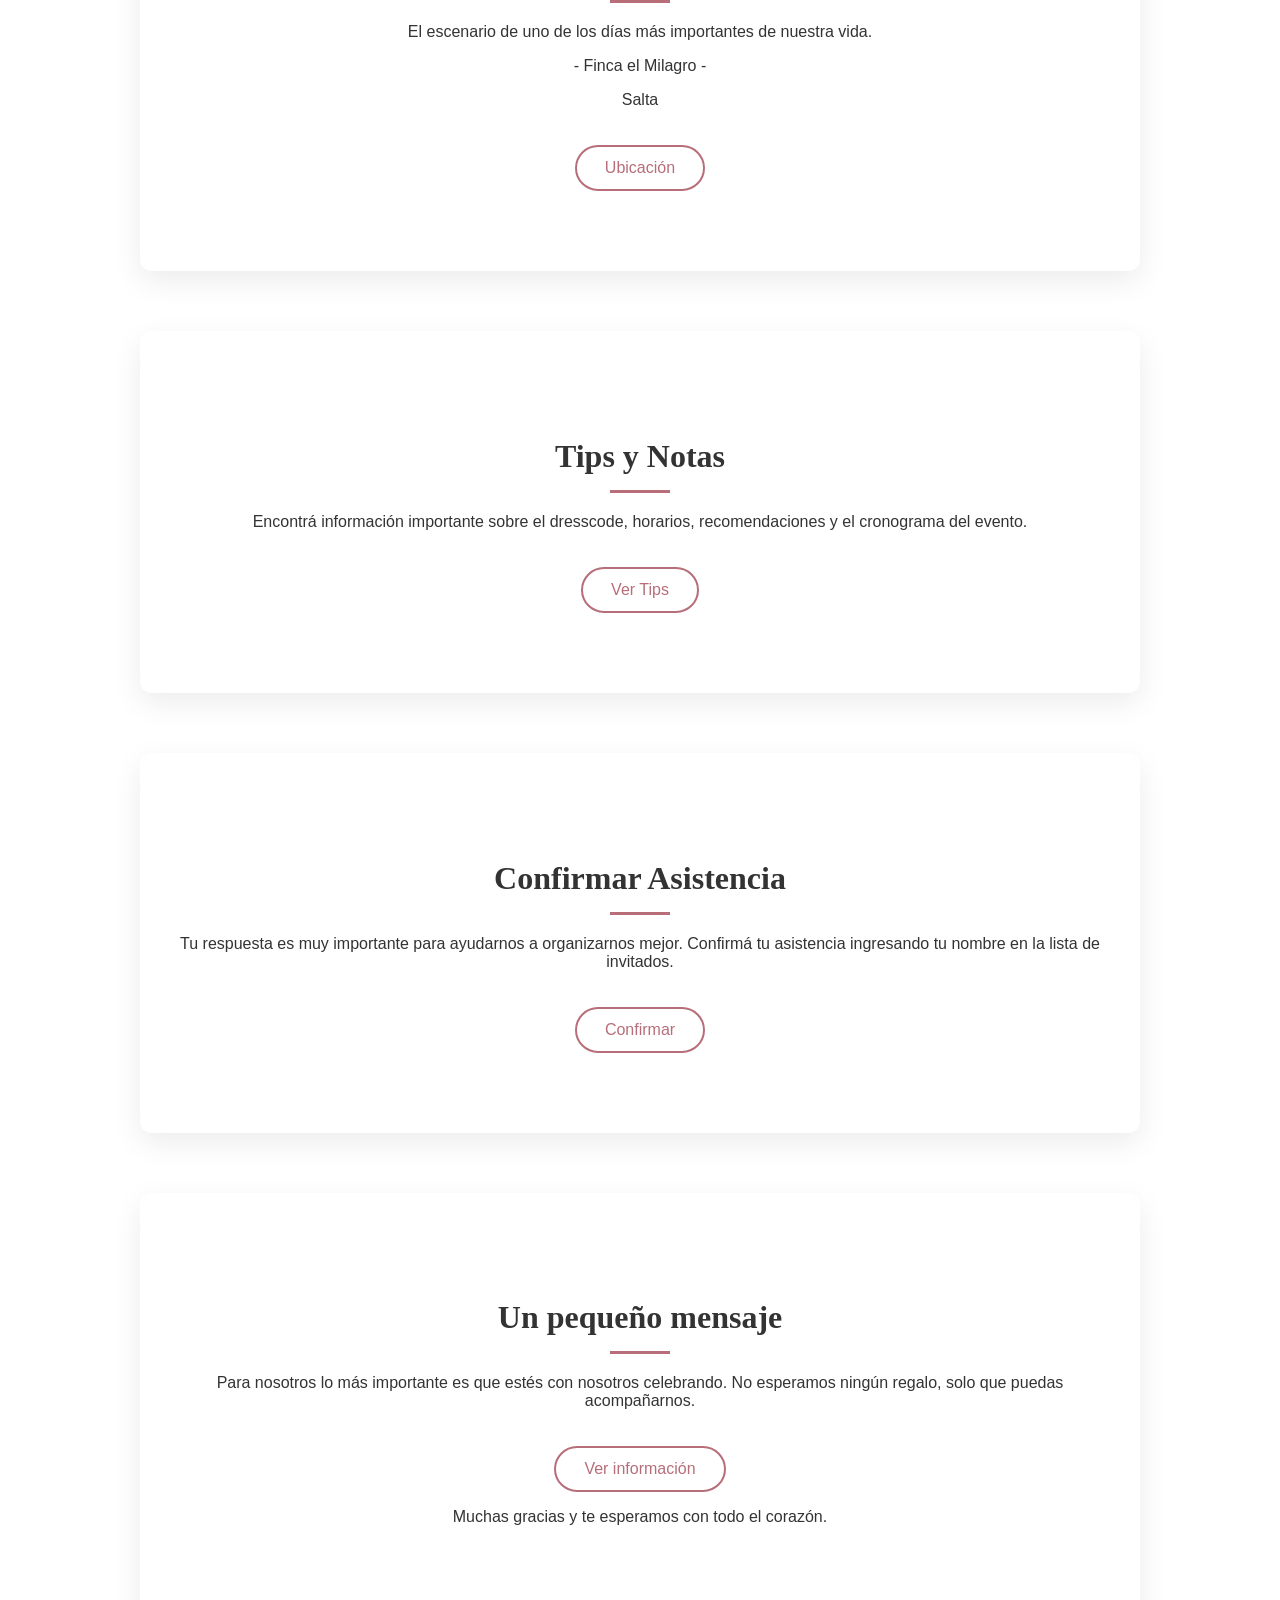
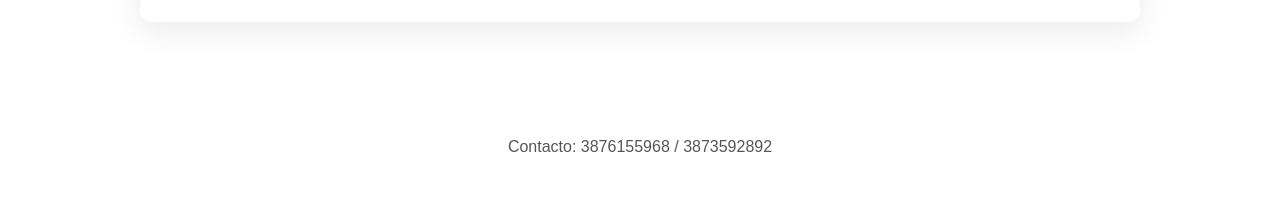
==== commit 9b8b1f72: "actualizacion tarjeta final final" ====
--- a/index.html
+++ b/index.html
@@ -35,7 +35,8 @@
 
             <!-- <p class="letter-label">Frase</p> -->
             <p class="letter-message">
-              ...El amor es aquello que todos ansiamos, pero que muy pocos tenemos el valor de buscarlo...
+              El amor es aquello que todos ansiamos,<br>
+              pero que muy pocos tienen el valor de buscar...
             </p>
 
             <!-- <p class="letter-label">Destinatario</p>
--- a/assets/style.css
+++ b/assets/style.css
@@ -164,22 +164,28 @@
 .envelope-letter{
   position:absolute;
   left:50%;
-  bottom:16px;
-  transform:translateX(-50%) translateY(0);
+  bottom:0;
+  transform:translateX(-50%) translateY(40px);
   width:calc(100% - 42px);
-  height:78%;
+  height:85%;
   padding:30px 26px;
   border-radius:22px;
-  background:
-    linear-gradient(180deg, rgba(255,255,255,0.96) 0%, rgba(255,250,247,0.98) 100%);
+
+  background:linear-gradient(180deg, #fffdf9 0%, #f6eee8 100%);
   border:1px solid rgba(183,110,121,0.15);
+
   box-shadow:
-    0 18px 40px rgba(120,85,95,0.14),
+    0 20px 50px rgba(120,85,95,0.18),
     inset 0 1px 0 rgba(255,255,255,0.8);
+
   text-align:center;
   z-index:2;
-  transition:transform 1.15s cubic-bezier(.22,.61,.36,1);
-  overflow:hidden;
+
+  transition:
+    transform 1.4s cubic-bezier(.22,.61,.36,1),
+    opacity 0.8s ease;
+
+  opacity:0;
 }
 
 .letter-ornament{
@@ -215,10 +221,50 @@
 
 .letter-message{
   max-width:320px;
-  margin:0 auto 16px auto;
-  font-size:17px;
-  line-height:1.65;
+  margin:10px auto 18px auto;
+
+  font-family:'Playfair Display', serif; /* 👈 clave */
+  font-size:18px;
+  line-height:1.8;
+
   color:#6e6265;
+  font-style:italic;
+
+  position:relative;
+}
+
+.letter-message::before{
+  content:"“";
+  font-size:40px;
+  position:absolute;
+  left:-10px;
+  top:-10px;
+  color:#b76e79;
+  opacity:0.4;
+}
+
+.letter-message::after{
+  content:"”";
+  font-size:40px;
+  position:absolute;
+  right:-10px;
+  bottom:-20px;
+  color:#b76e79;
+  opacity:0.4;
+}
+.letter-ornament{
+  width:120px;
+  height:2px;
+  margin:0 auto 14px auto;
+
+  background:linear-gradient(
+    90deg,
+    transparent,
+    #b76e79,
+    transparent
+  );
+
+  opacity:0.6;
 }
 
 .letter-guest{
@@ -233,17 +279,26 @@
   top:0;
   left:0;
   width:100%;
-  height:230px;
+  height:260px;
+
   border-radius:28px;
+
   background:
     linear-gradient(160deg, #f4dfe4 0%, #ebd1d9 32%, #e7d5ca 68%, #f2e5dc 100%);
+
   border:1px solid rgba(183,110,121,0.25);
-  clip-path:polygon(0 0, 100% 0, 50% 100%);
+
+  clip-path:polygon(0 0, 100% 0, 50% 85%);
+
   transform-origin:top center;
-  transition:transform 1s cubic-bezier(.22,.61,.36,1);
+  transition:transform 1.2s cubic-bezier(.22,.61,.36,1);
+
   z-index:5;
   backface-visibility:hidden;
-  box-shadow:inset 0 1px 0 rgba(255,255,255,0.55);
+
+  box-shadow:
+    0 10px 20px rgba(0,0,0,0.08),
+    inset 0 1px 0 rgba(255,255,255,0.6);
 }
 
 .envelope-front{
@@ -251,19 +306,23 @@
   left:0;
   bottom:0;
   width:100%;
-  height:70%;
+  height:78%;
+
   border-radius:0 0 28px 28px;
+
   background:
     linear-gradient(150deg, rgba(255,255,255,0.22), rgba(255,255,255,0.02)),
     linear-gradient(160deg, #f0d7de 0%, #ecd1d8 34%, #e6d6cb 70%, #f2e4da 100%);
+
   border:1px solid rgba(183,110,121,0.25);
+
   z-index:6;
+
   display:flex;
   flex-direction:column;
   align-items:center;
   justify-content:center;
   padding:20px;
-  box-shadow:inset 0 1px 0 rgba(255,255,255,0.55);
 }
 
 .front-ornament{
@@ -326,7 +385,8 @@
 }
 
 .envelope-wrapper.open .envelope-letter{
-  transform:translateX(-50%) translateY(-185px);
+  transform:translateX(-50%) translateY(-205px);
+  opacity:1;
 }
 
 .btn-intro{
@@ -343,7 +403,17 @@
   box-shadow:
     0 12px 24px rgba(124,88,96,0.14),
     inset 0 1px 0 rgba(255,255,255,0.75);
-  transition:transform 0.25s ease, box-shadow 0.25s ease, opacity 0.25s ease;
+  transition:
+    transform 0.25s ease,
+    box-shadow 0.25s ease,
+    opacity 0.5s ease,
+    transform 0.5s ease;
+}
+
+.btn-intro.oculto{
+  opacity:0;
+  transform:translateY(20px);
+  pointer-events:none;
 }
 
 .btn-intro:hover{
@@ -953,7 +1023,7 @@
 
   .envelope-art{
     max-width:640px;
-    height:330px;
+    height:300px;
   }
 
   .front-title{
@@ -966,6 +1036,7 @@
 
   .letter-message{
     font-size:15px;
+
   }
 
   .letter-guest{
@@ -974,6 +1045,7 @@
 
   .envelope-wrapper.open .envelope-letter{
     transform:translateX(-50%) translateY(-158px);
+    opacity:1;
   }
 
   .btn-intro{
